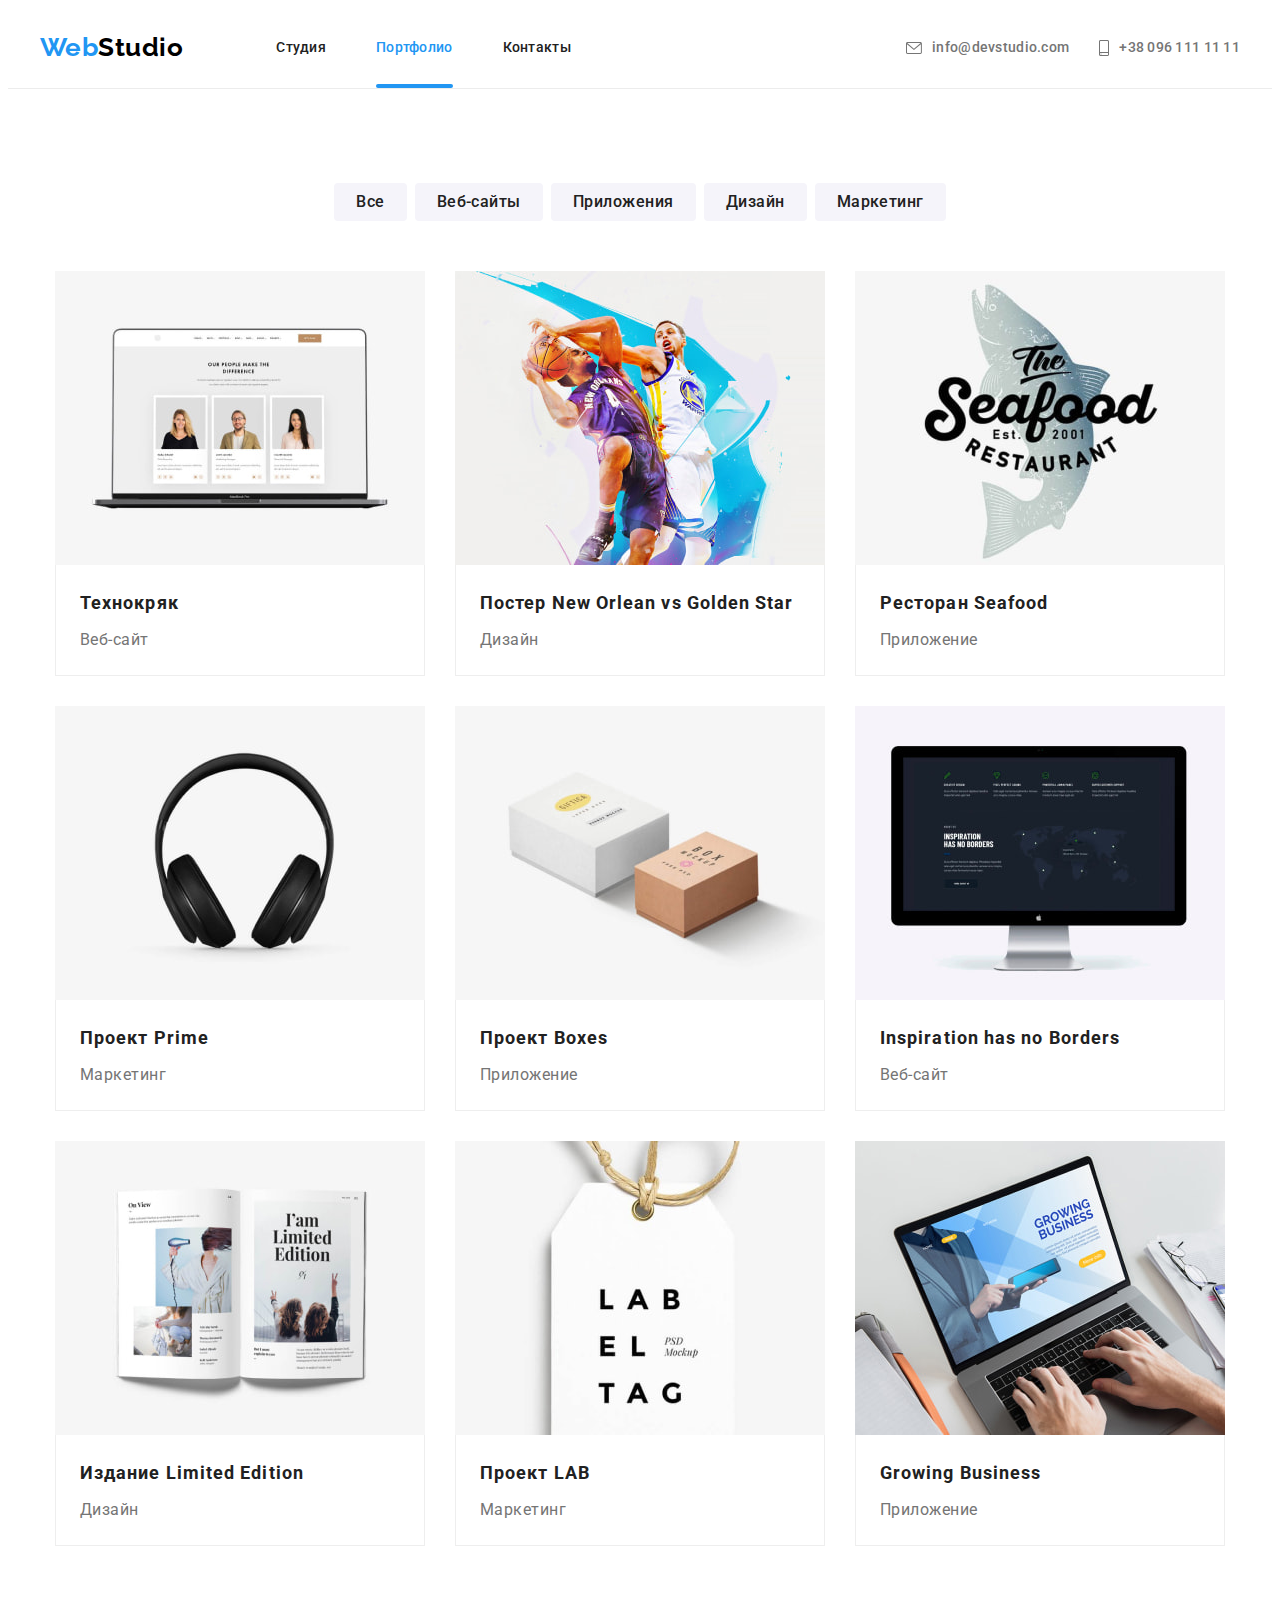
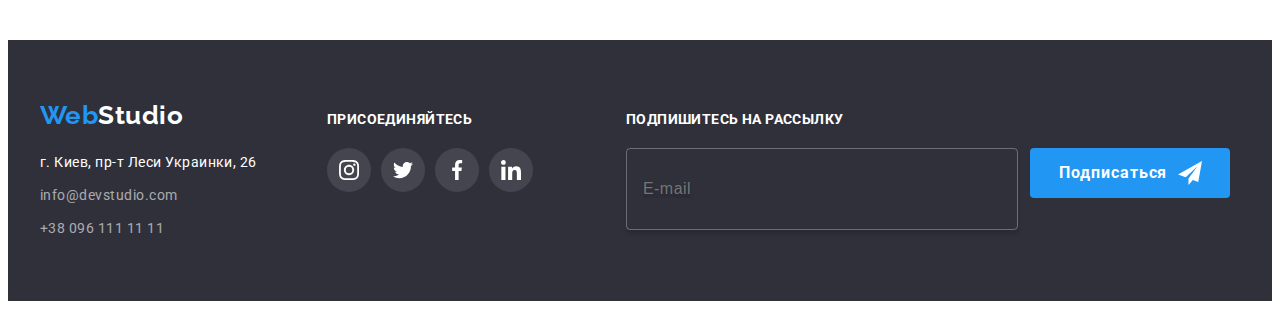
==== portfolio.html @ f00a33e9 "Initial commit" ====
<!DOCTYPE html>
<html lang="ru">
  <head>
    <meta charset="UTF-8" />
    <meta http-equiv="X-UA-Compatible" content="IE=edge" />
    <meta name="viewport" content="width=device-width, initial-scale=1.0" />
    <title>Portfolio</title>
    <!-- Project fonts -->
    <link rel="preconnect" href="https://fonts.googleapis.com" />
    <link rel="preconnect" href="https://fonts.gstatic.com" crossorigin />
    <link
      href="https://fonts.googleapis.com/css2?family=Raleway:wght@700&family=Roboto:wght@400;500;700;900&display=swap"
      rel="stylesheet"
    />
    <!-- Normalize.css -->
    <link
      rel="stylesheet"
      href="https://cdnjs.cloudflare.com/ajax/libs/modern-normalize/1.1.0/modern-normalize.min.css"
      integrity="sha512-wpPYUAdjBVSE4KJnH1VR1HeZfpl1ub8YT/NKx4PuQ5NmX2tKuGu6U/JRp5y+Y8XG2tV+wKQpNHVUX03MfMFn9Q=="
      crossorigin="anonymous"
      referrerpolicy="no-referrer"
    />
    <!--  Custom styles -->
    <link rel="stylesheet" href="./css/styles.css" />
  </head>
  <body>
    <!-- Page header -->
    <header class="header">
      <div class="container header-container">
        <!-- Logo company-->
        <a class="logo link logo-header" href="./index.html" aria-label="Логотип сайта" lang="en"
          >Web<span class="logo-mode-dark">Studio</span></a
        >
        <!-- Main navigation -->
        <nav class="nav">
          <!-- Link navigation -->
          <ul class="nav-list list">
            <li class="nav-item">
              <a class="nav-link link" href="./index.html">Студия</a>
            </li>
            <li class="nav-item">
              <a class="nav-link nav-link-current link" href="./portfolio.html">Портфолио</a>
            </li>
            <li class="nav-item">
              <a class="nav-link link" href="#">Контакты</a>
            </li>
          </ul>
        </nav>
        <!-- Contacts info in header-->
        <div class="contacts-header">
          <ul class="сontacts-list list">
            <li class="сontacts-item">
              <a class="сontacts-link link" href="mailto:info@devstudio.com">
                <svg class="icon-envelope" width="16" height="12">
                  <use href="./images/icons.svg#icon-envelope"></use>
                </svg>
                info@devstudio.com</a
              >
            </li>
            <li class="сontacts-item">
              <a class="сontacts-link link" href="tel:+380961111111">
                <svg class="icon-smartphone" width="10" height="16">
                  <use href="./images/icons.svg#icon-smartphone"></use>
                </svg>
                +38 096 111 11 11</a
              >
            </li>
          </ul>
        </div>
      </div>
    </header>
    <!-- Unique page content -->
    <main>
      <!-- Our projects section -->
      <!-- Button -->
      <section class="btn-filter">
        <div class="container">
          <h1 class="visually-hidden" hidden>Наши проекты</h1>
          <ul class="btn-list list">
            <li class="btn-item">
              <button class="btn-description" type="button">Все</button>
            </li>
            <li class="btn-item">
              <button class="btn-description" type="button">Веб-сайты</button>
            </li>
            <li class="btn-item">
              <button class="btn-description" type="button">Приложения</button>
            </li>
            <li class="btn-item">
              <button class="btn-description" type="button">Дизайн</button>
            </li>
            <li class="btn-item">
              <button class="btn-description" type="button">Маркетинг</button>
            </li>
          </ul>

          <!-- Gallery -->
          <ul class="gallery-list list">
            <li class="gallery-item">
              <a class="gallery-link link" href="#">
                <div class="gallery-img-box">
                  <img
                    src="./images/our-projects-section/projects-1.jpg"
                    alt="Интерфейс сайта"
                    width="370"
                    height="294"
                  />
                  <p class="gallery-description">
                    Ресурс предлагает комплексные предложения с разным уровнем функционала и
                    сервисов. Все это позволит посетителю получить исчерпывающие сведения о компании
                    или частном лице.
                  </p>
                </div>
                <div class="gallery-group">
                  <h2 class="gallery-title">Технокряк</h2>
                  <p class="gallery-text">Веб-сайт</p>
                </div>
              </a>
            </li>
            <li class="gallery-item">
              <a class="gallery-link link" href="#">
                <div class="gallery-img-box">
                  <img
                    src="./images/our-projects-section/projects-2.jpg"
                    alt="Баскетболисты"
                    width="370"
                    height="294"
                  />
                  <p class="gallery-description">
                    Ресурс предлагает комплексные предложения с разным уровнем функционала и
                    сервисов. Все это позволит посетителю получить исчерпывающие сведения о компании
                    или частном лице.
                  </p>
                </div>
                <div class="gallery-group">
                  <h2 class="gallery-title">Постер New Orlean vs Golden Star</h2>
                  <p class="gallery-text">Дизайн</p>
                </div>
              </a>
            </li>
            <li class="gallery-item">
              <a class="gallery-link link" href="#">
                <div class="gallery-img-box">
                  <img
                    src="./images/our-projects-section/projects-3.jpg"
                    alt="Интерфейс приложения"
                    width="370"
                    height="294"
                  />
                  <p class="gallery-description">
                    Ресурс предлагает комплексные предложения с разным уровнем функционала и
                    сервисов. Все это позволит посетителю получить исчерпывающие сведения о компании
                    или частном лице.
                  </p>
                </div>
                <div class="gallery-group">
                  <h2 class="gallery-title">Ресторан Seafood</h2>
                  <p class="gallery-text">Приложение</p>
                </div>
              </a>
            </li>
            <li class="gallery-item">
              <a class="gallery-link link" href="#">
                <div class="gallery-img-box">
                  <img
                    src="./images/our-projects-section/projects-4.jpg"
                    alt="Наушники"
                    width="370"
                    height="294"
                  />
                  <p class="gallery-description">
                    Ресурс предлагает комплексные предложения с разным уровнем функционала и
                    сервисов. Все это позволит посетителю получить исчерпывающие сведения о компании
                    или частном лице.
                  </p>
                </div>
                <div class="gallery-group">
                  <h2 class="gallery-title">Проект Prime</h2>
                  <p class="gallery-text">Маркетинг</p>
                </div>
              </a>
            </li>
            <li class="gallery-item">
              <a class="gallery-link link" href="#">
                <div class="gallery-img-box">
                  <img
                    src="./images/our-projects-section/projects-5.jpg"
                    alt="Коробки"
                    width="370"
                    height="294"
                  />
                  <p class="gallery-description">
                    Ресурс предлагает комплексные предложения с разным уровнем функционала и
                    сервисов. Все это позволит посетителю получить исчерпывающие сведения о компании
                    или частном лице.
                  </p>
                </div>
                <div class="gallery-group">
                  <h2 class="gallery-title">Проект Boxes</h2>
                  <p class="gallery-text">Приложение</p>
                </div>
              </a>
            </li>
            <li class="gallery-item">
              <a class="gallery-link link" href="#">
                <div class="gallery-img-box">
                  <img
                    src="./images/our-projects-section/projects-6.jpg"
                    alt="Интерфейс сайта"
                    width="370"
                    height="294"
                  />
                  <p class="gallery-description">
                    Ресурс предлагает комплексные предложения с разным уровнем функционала и
                    сервисов. Все это позволит посетителю получить исчерпывающие сведения о компании
                    или частном лице.
                  </p>
                </div>
                <div class="gallery-group">
                  <h2 class="gallery-title">Inspiration has no Borders</h2>
                  <p class="gallery-text">Веб-сайт</p>
                </div>
              </a>
            </li>
            <li class="gallery-item">
              <a class="gallery-link link" href="#">
                <div class="gallery-img-box">
                  <img
                    src="./images/our-projects-section/projects-7.jpg"
                    alt="Журнал"
                    width="370"
                    height="294"
                  />
                  <p class="gallery-description">
                    Ресурс предлагает комплексные предложения с разным уровнем функционала и
                    сервисов. Все это позволит посетителю получить исчерпывающие сведения о компании
                    или частном лице.
                  </p>
                </div>
                <div class="gallery-group">
                  <h2 class="gallery-title">Издание Limited Edition</h2>
                  <p class="gallery-text">Дизайн</p>
                </div>
              </a>
            </li>
            <li class="gallery-item">
              <a class="gallery-link link" href="#">
                <div class="gallery-img-box">
                  <img
                    src="./images/our-projects-section/projects-8.jpg"
                    alt="Бирка"
                    width="370"
                    height="294"
                  />
                  <p class="gallery-description">
                    Ресурс предлагает комплексные предложения с разным уровнем функционала и
                    сервисов. Все это позволит посетителю получить исчерпывающие сведения о компании
                    или частном лице.
                  </p>
                </div>
                <div class="gallery-group">
                  <h2 class="gallery-title">Проект LAB</h2>
                  <p class="gallery-text">Маркетинг</p>
                </div>
              </a>
            </li>
            <li class="gallery-item">
              <a class="gallery-link link" href="#">
                <div class="gallery-img-box">
                  <img
                    src="./images/our-projects-section/projects-9.jpg"
                    alt="Ноутбук"
                    width="370"
                    height="294"
                  />
                  <p class="gallery-description">
                    Ресурс предлагает комплексные предложения с разным уровнем функционала и
                    сервисов. Все это позволит посетителю получить исчерпывающие сведения о компании
                    или частном лице.
                  </p>
                </div>
                <div class="gallery-group">
                  <h2 class="gallery-title">Growing Business</h2>
                  <p class="gallery-text">Приложение</p>
                </div>
              </a>
            </li>
          </ul>
        </div>
      </section>
    </main>
    <!-- Page footer -->
    <footer class="footer">
      <div class="container footer-container">
        <div class="logo-box">
          <a class="logo link logo-footer" href="./index.html" aria-label="Логотип сайта" lang="en"
            >Web<span class="logo-mode-light">Studio</span></a
          >
          <address class="address">
            <p class="address-text">г. Киев, пр-т Леси Украинки, 26</p>
            <a class="address-link link" href="mailto:info@devstudio.com">info@devstudio.com</a>
            <a class="address-link link" href="tel:+380961111111">+38 096 111 11 11</a>
          </address>
        </div>
        <div class="join-box">
          <h3 class="join-title">Присоединяйтесь</h3>
          <ul class="join-list list">
            <li class="join-item">
              <a class="join-link link" href="#">
                <svg class="join-icon" width="20px" height="20px">
                  <use href="./images/icons.svg#icon-instagram"></use>
                </svg>
              </a>
            </li>
            <li class="join-item">
              <a class="join-link link" href="#">
                <svg class="join-icon" width="20px" height="20px">
                  <use href="./images/icons.svg#icon-twitter"></use>
                </svg>
              </a>
            </li>
            <li class="join-item">
              <a class="join-link link" href="#">
                <svg class="team-social-icon" width="20px" height="20px">
                  <use href="./images/icons.svg#icon-facebook"></use>
                </svg>
              </a>
            </li>
            <li class="join-item">
              <a class="join-link link" href="#">
                <svg class="join-icon" width="20px" height="20px">
                  <use href="./images/icons.svg#icon-linkedin"></use>
                </svg>
              </a>
            </li>
          </ul>
        </div>
        <div class="subscribe-box">
          <b class="subscribe-title">Подпишитесь на рассылку</b>
          <form class="subscribe-form">
            <label for="user-email">
              <input
                class="subscribe-input-email"
                type="email"
                name="user-email"
                id="user-email"
                placeholder="E-mail"
              />
            </label>
            <button class="subscribe-btn" type="submit">
              Подписаться
              <svg class="icon-send" width="24" height="24">
                <use href="./images/icons.svg#icon-send"></use>
              </svg>
            </button>
          </form>
        </div>
      </div>
    </footer>
  </body>
</html>
---- css/styles.css ----
:root {
  /* Font family */
  --main-font: 'Roboto', sans-serif;
  --secondary-font: 'Raleway', sans-serif;

  /* Text colors */
  --accent-cl: #2196f3;
  --main-txt-cl: #757575;
  --secondary-txt-cl: #212121;
  --third-txt-cl: #ffffff;
  --hero-btn: #188ce8;

  /* Bacground colors */
  --main-bg-cl: #ffffff;
  --secondary-bg-cl: #f5f4fa;
  --dark-bg-cl: #2f303a;
  --header-border-cl: #ececec;
  --gallery-item-border-cl: #eeeeee;
  --main-icon-cl: #afb1b8;
  --header-border-cl-currenn: #000000;
  --backdrop: rgba(0, 0, 0, 0.2);
  --modal-btn-bg: rgba(0, 0, 0, 0.1);
}

body {
  color: var(--main-txt-cl);
  font-size: 16px;
  font-family: var(--main-font), sans-serif;
  letter-spacing: 0.03em;
}

h1,
h2,
h3,
h4,
h5,
h6,
p {
  margin: 0;
}

ul,
ol {
  margin: 0;
  padding: 0;
}

img {
  display: block;
  max-width: 100%;
  height: auto;
}

.visually-hidden {
  position: absolute;

  width: 1px;
  height: 1px;
  margin: -1px;
  padding: 0;
  overflow: hidden;

  white-space: nowrap;

  border: 0;

  clip: rect(0 0 0 0);
  clip-path: inset(50%);
}

.link {
  color: currentColor;
  text-decoration: none;

  transition-timing-function: cubic-bezier(0.4, 0, 0.2, 1);
  transition-duration: 250ms;

  transition-property: color;
}

.link:hover,
.link:focus {
  color: var(--accent-cl);
}

.list {
  list-style: none;
}

.services-title,
.team-title,
.clients-title {
  color: var(--secondary-txt-cl);
  font-weight: 700;
  font-size: 36px;
  line-height: 1.17;
  text-align: center;
}

.container {
  width: 1200px;
  margin-right: auto;
  margin-left: auto;
  padding-right: 15px;
  padding-left: 15px;
}

/* Page header */
.header {
  background-color: var(--main-bg-cl);
  border-bottom: 1px solid var(--header-border-cl);
}

.header-container {
  display: flex;
  align-items: center;
}

/* Header main navigation */
.logo {

  color: var(--accent-cl);
  font-weight: 700;
  font-size: 26px;
  font-family: var(--secondary-font);
  line-height: 1.2;
}

.logo-header {
  margin-right: 93px;
}

.logo .logo-mode-dark {
  color: #000000;
}

.logo .logo-mode-light {
  color: #ffffff;
}

.nav-list {
  display: flex;
  align-items: center;
}

.nav-item {
  margin-right: 50px;
}

.nav-item:last-child {
  margin-right: 0;
}

.nav-link,
.сontacts-link {
  display: block;
  padding-top: 32px;
  padding-bottom: 32px;

  font-weight: 500;
  font-size: 14px;
  line-height: 1.14;
  letter-spacing: 0.02em;
}

.nav-link {
  position: relative;

  color: var(--secondary-txt-cl);
}

.nav-link-current::after {
  position: absolute;
  bottom: 0;
  left: 0;

  display: block;
  width: 100%;
  height: 4px;

  background: var(--accent-cl);
  border-radius: 2px;

  content: '';
}

.сontacts-link {
  display: flex;
  align-items: center;

  color: var(--main-txt-cl);
}

.nav-item>.nav-link-current {
  color: var(--accent-cl);
}

.contacts-header {
  display: flex;
  align-items: center;
  margin-left: auto;
}

.сontacts-list {
  display: flex;
  align-items: center;
}

.сontacts-item {
  margin-right: 30px;
}

.сontacts-item:last-child {
  margin-right: 0;
}

.icon-envelope,
.icon-smartphone {
  margin-right: 10px;

  fill: currentColor;
}

/* Hero section */
.hero {
  max-width: 1600px;
  height: 600px;
  margin-right: auto;
  margin-left: auto;
  padding-top: 200px;
  padding-bottom: 200px;

  text-align: center;

  background-image: linear-gradient(to right, rgba(47, 48, 58, 0.4), rgba(47, 48, 58, 0.4)),
    url('../images/hero-section/hero-bg.jpg');
  background-repeat: no-repeat;
  background-position: center;
}

.hero-title {
  align-items: center;
  width: 696px;
  margin-right: auto;
  margin-bottom: 30px;
  margin-left: auto;

  color: var(--third-txt-cl);

  font-weight: 900;
  font-size: 44px;
  line-height: 1.36;
  letter-spacing: 0.06em;
  text-align: center;
  text-transform: uppercase;
}

.hero-btn {
  align-items: center;
  width: 200px;
  height: 50px;

  color: var(--third-txt-cl);
  font-weight: 700;
  font-size: 16px;

  font-family: inherit;
  line-height: 1.9;
  letter-spacing: 0.06em;
  text-align: center;

  background-color: var(--accent-cl);
  border: none;
  border-radius: 4px;

  transition-timing-function: cubic-bezier(0.4, 0, 0.2, 1);
  transition-duration: 250ms;

  transition-property: color, background-color;
}

.hero-btn:hover,
.hero-btn:focus {
  color: var(--main-bg-cl);

  background-color: var(--hero-btn);
}

.backdrop {
  position: fixed;
  top: 0;
  left: 0;
  z-index: 999;

  width: 100%;
  height: 100%;

  background-color: var(--backdrop);

  transition: all 800ms ease 0ms;
}

.backdrop.is-hidden {
  opacity: 0;

  pointer-events: none;

}

.modal {
  position: absolute;
  top: 50%;
  left: 50%;

  width: 528px;
  padding: 40px;


  background-color: var(--main-bg-cl);

  transform: translate(-50%, -50%);
}

.btn-modal {
  position: absolute;
  top: 8px;
  right: 8px;

  display: flex;
  align-items: center;
  width: 30px;
  height: 30px;

  background: var(--main-bg-cl);
  border: 1px solid var(--modal-btn-bg);
  border-radius: 50%;
}

.icon-close-btn {
  transition-timing-function: cubic-bezier(0.4, 0, 0.2, 1);
  transition-duration: 250ms;
  transition-property: fill;

  fill: var(--header-border-cl-currenn);
}

.btn-modal:hover .icon-close-btn,
.btn-modal:focus .icon-close-btn {
  fill: var(--accent-cl);
}


.modal-title {
  display: block;
  margin-bottom: 12px;

  color: var(--secondary-txt-cl);

  font-weight: 700;
  font-size: 20px;
  line-height: 1.15;
  letter-spacing: 0.03em;
  text-align: center;
}


.form-modal-group {
  position: relative;

  display: block;
  margin-bottom: 12px;
}

.form-modal-label {
  display: inline-block;
  width: 100%;

  margin-bottom: 4px;

  color: var(--main-txt-cl);

  font-weight: 400;
  font-size: 12px;
  line-height: 1.17;
  letter-spacing: 0.01em;
  text-align: start;
}

.form-modal-input {
  width: 100%;
  padding: 11px 12px 11px 43px;

  border: 1px solid rgba(33, 33, 33, 0.2);
  border-radius: 4px;
  outline: transparent;

  transition-timing-function: cubic-bezier(0.4, 0, 0.2, 1);
  transition-duration: 250ms;
  transition-property: border-color, fill;
}


.form-modal-input:focus,
.form-modal-input:focus+.form-modal-icon,
.form-modal-input:hover,
.form-modal-input:hover+.form-modal-icon {
  border-color: var(--accent-cl);

  fill: var(--accent-cl);
}

.form-modal-icon {
  position: absolute;
  bottom: 12px;
  left: 10px;

  transition-timing-function: cubic-bezier(0.4, 0, 0.2, 1);
  transition-duration: 250ms;

  transition-property: fill;

  fill: var(--secondary-txt-cl);
}

.modal-textarea {
  padding: 12px 16px;

  font-weight: 400;
  font-size: 14px;
  line-height: 1.14;
  letter-spacing: 0.01em;

  color: rgba(117, 117, 117, 0.5);

  resize: none;
}

.form-policy-group {
  display: flex;
  align-items: center;
  justify-content: center;
  margin-bottom: 30px;
}

.form-custom-checkbox {

  display: flex;
  align-items: center;
  justify-content: center;
  width: 16px;
  height: 15px;
  margin-right: 9px;

  border-radius: 4px;
  border: 2px solid var(--secondary-txt-cl);
  box-shadow: 0px 4px 4px rgba(0, 0, 0, 0.25);
  cursor: pointer;

  transition-timing-function: cubic-bezier(0.4, 0, 0.2, 1);
  transition-duration: 250ms;

  transition-property: background-color, outline;
}

.form-modal-checkbox:checked+.form-custom-checkbox {
  background-color: var(--accent-cl);
  border: 2px solid var(--accent-cl);
}

.form-modal-checkbox:hover+.form-custom-checkbox,
.form-modal-checkbox:focus+.form-custom-checkbox {
  border: 2px solid var(--accent-cl);
}

.icon-check {
  opacity: 0;

  transition-timing-function: cubic-bezier(0.4, 0, 0.2, 1);
  transition-duration: 250ms;

  transition-property: fill;

  fill: var(--main-bg-cl);
}

.form-modal-checkbox:checked+.form-custom-checkbox .icon-check {
  opacity: 1;
}

.form-agreement-text {

  color: var(--main-txt-cl);
  font-weight: 400;
  font-size: 14px;
  line-height: 1.71px;
  letter-spacing: 0.03em;
}

.form-agreement-link {
  text-decoration-line: underline;

  color: var(--accent-cl);
}

.form-agreement-btn {
  display: block;
  width: 200px;
  height: 50px;
  margin: 0 auto;

  color: var(--main-bg-cl);

  font-weight: 700;
  font-size: 16px;
  line-height: 1.9;
  letter-spacing: 0.06em;

  background: var(--accent-cl);
  border: none;
  border-radius: 4px;
  box-shadow: 0px 4px 4px rgba(0, 0, 0, 0.15);

  transition-timing-function: cubic-bezier(0.4, 0, 0.2, 1);
  transition-duration: 250ms;

  transition-property: color, background-color;
}

.form-agreement-btn:hover,
.form-agreement-btn:focus {
  color: var(--main-bg-cl);

  background-color: var(--hero-btn);
}

/* Our Features section and What are we doing section*/
.features-container,
.services-container {
  display: flex;
  align-items: center;
  margin-left: auto;
}

.features-item {
  width: 270px;
  margin-right: 30px;
}

.features-item:last-child {
  margin-right: 0;
}

.features,
.services {
  background-color: var(--main-bg-cl);
}

.features {
  padding-top: 94px;
  padding-bottom: 94px;
}

.features-item-title {
  margin-bottom: 10px;

  color: var(--secondary-txt-cl);
  font-weight: 700;
  font-size: 14px;
  line-height: 16px;
  text-transform: uppercase;
}

.features-text {
  color: var(--main-txt-cl);
  font-weight: 400;
  font-size: 14px;
  line-height: 1.71;
}

.features-box {
  display: flex;
  align-items: center;
  justify-content: center;
  width: 270px;
  height: 120px;
  margin-bottom: 30px;

  background-color: var(--secondary-bg-cl);
  border-radius: 4px;
}

.services {
  padding-bottom: 94px;

}

.services-title {
  margin-bottom: 50px;
}

.services-list {
  display: flex;
  align-items: center;

}

.services-item {
  position: relative;

  margin-right: 30px;
}

.services-item:last-child {
  margin-right: 0;
}

.service-description {
  position: absolute;
  bottom: 0;
  left: 0;
  z-index: 1;

  display: block;
  width: 100%;
  padding-top: 27px;
  padding-bottom: 27px;

  color: var(--third-txt-cl);

  font-weight: 700;
  font-size: 14px;
  line-height: 1.14;
  letter-spacing: 0.03em;
  text-align: center;
  text-transform: uppercase;

  background-image: linear-gradient(to right, rgba(47, 48, 58, 0.8), rgba(47, 48, 58, 0.8));
}

/* Our team section */
.team {
  padding-top: 94px;
  padding-bottom: 94px;

  background-color: var(--secondary-bg-cl);
}

.team-title {
  margin-bottom: 50px;
}

.team-list {
  display: flex;
  align-items: center;
}

.team-item {
  margin-right: 30px;

  background-color: var(--main-bg-cl);
  border-radius: 0px 0px 4px 4px;
  box-shadow: 0px 1px 3px rgba(0, 0, 0, 0.12), 0px 1px 1px rgba(0, 0, 0, 0.14),
    0px 2px 1px rgba(0, 0, 0, 0.2);
}

.team-item:last-child {
  margin-right: 0;
}

.team-group {
  display: flex;
  flex-direction: column;
  align-items: center;
  width: 270px;
  padding-top: 30px;
  padding-bottom: 30px;
}

.team-subtitle {
  margin-bottom: 10px;

  color: var(--secondary-txt-cl);
  font-weight: 500;
  font-size: 16px;
  line-height: 1.19;
  text-align: center;
}

.team-text {
  margin-bottom: 16px;

  color: var(--main-txt-cl);
  font-weight: 400;
  font-size: 16px;
  line-height: 1.19;
  text-align: center;
}

.team-social-list {
  display: flex;
}

.team-social-item {
  display: flex;
  margin-right: 10px;
}

.team-social-item:last-child {
  margin-right: 0;
}

.team-social-link {
  display: flex;
  align-items: center;
  justify-content: center;
  width: 44px;
  height: 44px;

  border-radius: 50%;

  transition-timing-function: cubic-bezier(0.4, 0, 0.2, 1);
  transition-duration: 250ms;

  transition-property: background-color, fill;

  fill: var(--main-icon-cl);
}

.team-social-link:hover,
.team-social-link:focus {
  background-color: var(--accent-cl);

  fill: var(--main-bg-cl);
}

/* Our clients */
.clients {
  padding-top: 94px;
  padding-bottom: 94px;
}

.clients-title {
  margin-bottom: 50px;
}

.clients-list {
  display: flex;
}

.clients-item {
  display: flex;
  margin-right: 30px;
}

.clients-item:last-child {
  margin-right: 0;
}

.clients-link {
  display: flex;
  align-items: center;
  justify-content: center;
  width: 170px;
  height: 92px;

  border: solid 1px var(--main-icon-cl);
  border-radius: 4px;

  transition-timing-function: cubic-bezier(0.4, 0, 0.2, 1);
  transition-duration: 250ms;

  transition-property: border, fill;

  fill: var(--main-icon-cl);
}

.clients-link:hover,
.clients-link:focus {
  border: solid 1px var(--accent-cl);

  fill: var(--accent-cl);
}

/* Page footer */
.footer {
  box-sizing: border-box;
  padding-top: 60px;
  padding-bottom: 60px;

  background-color: var(--dark-bg-cl);
}

.footer-container {
  display: flex;
  align-items: baseline;
  justify-content: flex-start;
}

.logo-box {
  display: flex;
  flex-direction: column;
  margin-right: 70px;
}

.logo-footer {
  margin-bottom: 20px;
}

.address {
  display: flex;
  flex-direction: column;

  font-style: normal;
}

.address-text {
  margin-bottom: 9px;

  color: var(--main-bg-cl);
  font-weight: 400;
  font-size: 14px;
  line-height: 1.71;
}

.address-link {
  flex-wrap: wrap;
  margin-bottom: 9px;

  color: rgba(255, 255, 255, 0.6);
  font-weight: 400;
  font-size: 14px;
  line-height: 1.71;
}

.address-link:last-child {
  margin-bottom: 0;
}

.join-box {
  display: flex;
  flex-direction: column;
  margin-right: 93px;
}

.join-title {
  display: flex;
  margin-bottom: 20px;

  color: var(--third-txt-cl);
  font-weight: 700;
  font-size: 14px;
  line-height: 1.14;
  letter-spacing: 0.03em;
  text-transform: uppercase;
}

.join-list {
  display: flex;
}

.join-item {
  display: flex;
  margin-right: 10px;
}

.join-item:last-child {
  margin-right: 0;
}

.join-link {
  display: flex;
  align-items: center;
  justify-content: center;
  width: 44px;
  height: 44px;

  background: rgba(255, 255, 255, 0.1);
  border-radius: 50%;

  transition-timing-function: cubic-bezier(0.4, 0, 0.2, 1);
  transition-duration: 250ms;

  transition-property: background-color, fill;

  fill: var(--main-bg-cl);
}

.join-link:hover,
.join-link:focus {
  background-color: var(--accent-cl);

  fill: var(--main-bg-cl);
}

.subscribe-box {
  display: flex;
  flex-direction: column;
}

.subscribe-title {
  display: flex;
  margin-bottom: 20px;

  color: var(--third-txt-cl);
  font-weight: 700;
  font-size: 14px;
  line-height: 1.14;
  letter-spacing: 0.03em;
  text-transform: uppercase;
}

.subscribe-input-email {
  width: 358px;
  height: 50px;
  margin-right: 12px;
  padding: 15px 16px;

  color: rgba(255, 255, 255, 0.6);




  font-weight: 400;
  font-size: 16px;
  line-height: 1.25;
  letter-spacing: 0.03em;
  text-shadow: 0px 4px 4px rgba(0, 0, 0, 0.25);

  background-color: inherit;
  border: 1px solid rgba(255, 255, 255, 0.3);
  border-radius: 4px;
  box-shadow: 0px 4px 4px rgba(0, 0, 0, 0.15);

  transition-timing-function: cubic-bezier(0.4, 0, 0.2, 1);
  transition-duration: 250ms;

  ransition-property: border-color;
}

/* ? НЕ зовсім розумію які зміни мають бути при фокусі та ховері на інпуті згідно макету */
.subscribe-input-email:hover,
.subscribe-input-email:focus {
  border-color: var(--main-bg-cl);
}

.subscribe-form {
  display: flex;
}

.subscribe-btn {
  display: flex;
  align-items: center;
  justify-content: space-between;
  width: 200px;
  height: 50px;
  padding: 10px 28px 10px 29px;

  color: var(--third-txt-cl);
  font-weight: 700;
  font-size: 16px;

  font-family: inherit;
  line-height: 1.9;
  letter-spacing: 0.06em;
  text-align: center;

  background-color: var(--accent-cl);
  border: none;
  border-radius: 4px;

  transition-timing-function: cubic-bezier(0.4, 0, 0.2, 1);
  transition-duration: 250ms;

  transition-property: color, background-color;
}

.subscribe-btn:hover,
.subscribe-btn:focus {
  color: var(--main-bg-cl);

  background-color: var(--hero-btn);
}

.icon-send {
  fill: currentColor;
}

/* Portfolio page */
/* Button */
.btn-filter {
  padding-top: 94px;
  padding-bottom: 94px;
}

.btn-filter,
.btn-list,
.gallery-list {
  display: flex;
  align-items: center;
  justify-content: center;
}

.btn-item {
  margin-right: 8px;
}

.btn-item:last-child {
  margin-right: 0;
}

.btn-list {
  margin-bottom: 50px;
}

.btn-description {
  padding: 6px 22px;

  color: var(--secondary-txt-cl);
  font-weight: 500;
  font-size: 16px;

  font-family: inherit;
  font-style: normal;
  line-height: 1.62;
  letter-spacing: 0.03em;
  text-align: center;

  background-color: var(--secondary-bg-cl);
  border: none;
  border-radius: 4px;

  transition-timing-function: cubic-bezier(0.4, 0, 0.2, 1);
  transition-duration: 250ms;

  transition-property: color, background-color, box-shadow;
}

.btn-description:hover,
.btn-description:focus {
  color: var(--third-txt-cl);

  background-color: var(--accent-cl);
  box-shadow: 0px 4px 4px rgba(0, 0, 0, 0.25);
}

/* Gallery */

.gallery-list {
  display: flex;
  flex-wrap: wrap;
}

.gallery-item {
  display: flex;
  margin-right: 30px;
  margin-bottom: 30px;
}

.gallery-item:nth-child(3n) {
  margin-right: 0;
}

.gallery-item:nth-last-child(-n + 3) {
  margin-bottom: 0;
}

.gallery-link {
  width: 370px;

  transition-timing-function: cubic-bezier(0.4, 0, 0.2, 1);
  transition-duration: 250ms;

  transition-property: box-shadow;
}

.gallery-link:hover,
.gallery-link:focus {
  box-shadow: 0px 4px 4px rgba(0, 0, 0, 0.25);
}

.gallery-img-box {
  position: relative;

  overflow: hidden;
}

.gallery-description {
  position: absolute;
  top: 0;
  left: 0;

  display: block;
  width: 100%;
  padding: 63px 24px;

  color: var(--third-txt-cl);

  font-weight: 400;
  font-size: 18px;
  line-height: 1.56;

  background-image: linear-gradient(to right, rgba(33, 150, 243, 0.9), rgba(33, 150, 243, 0.9));

  transform: translateY(100%);

  transition-timing-function: cubic-bezier(0.4, 0, 0.2, 1);
  transition-duration: 250ms;

  transition-property: transform;
}

.gallery-link:hover .gallery-description,
.gallery-link:focus .gallery-description {
  transform: translateY(0);
}

.gallery-title {
  margin-bottom: 4px;

  color: var(--secondary-txt-cl);
  font-weight: 700;
  font-size: 18px;
  line-height: 2;
  letter-spacing: 0.06em;
}

.gallery-text {
  color: var(--main-txt-cl);
  font-weight: 400;
  font-size: 16px;
  line-height: 1.88;
}

.gallery-group {
  padding: 20px 24px;

  border-right: 1px solid var(--gallery-item-border-cl);
  border-bottom: 1px solid var(--gallery-item-border-cl);
  border-left: 1px solid var(--gallery-item-border-cl);
}
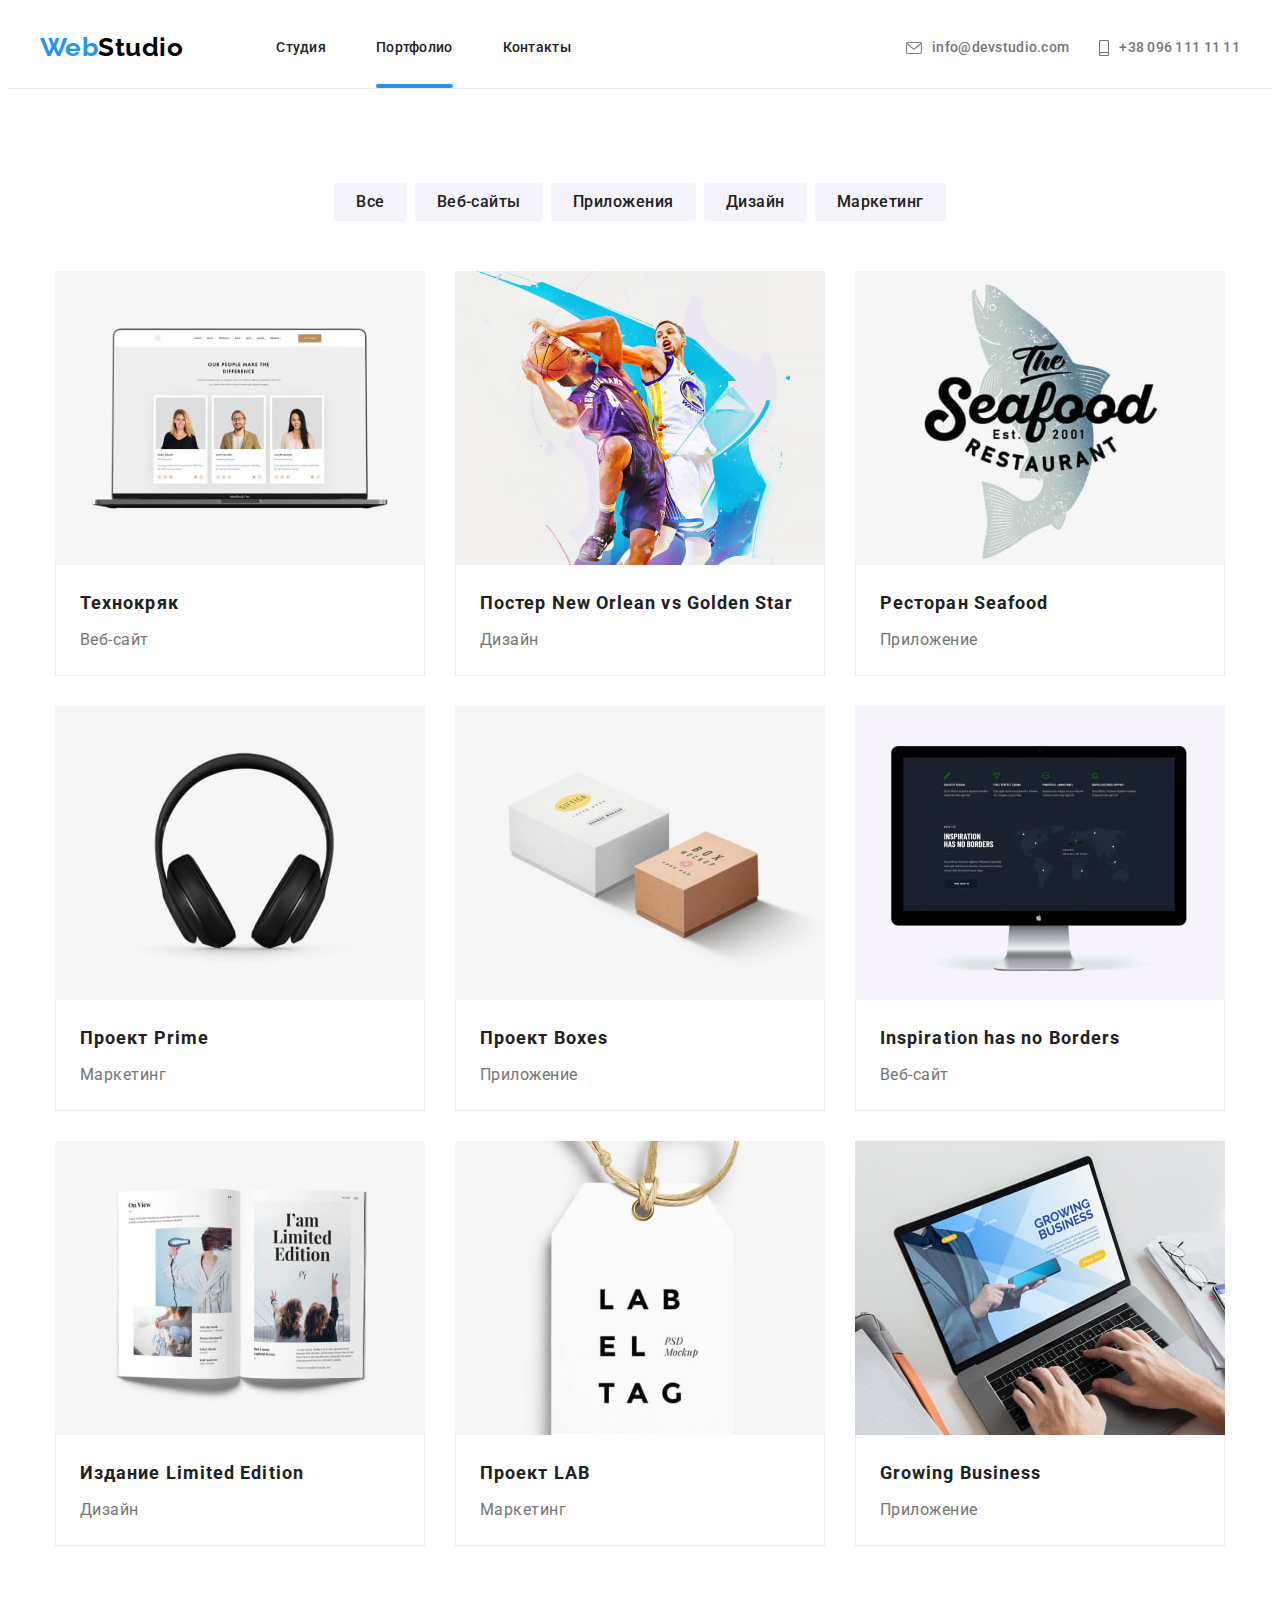
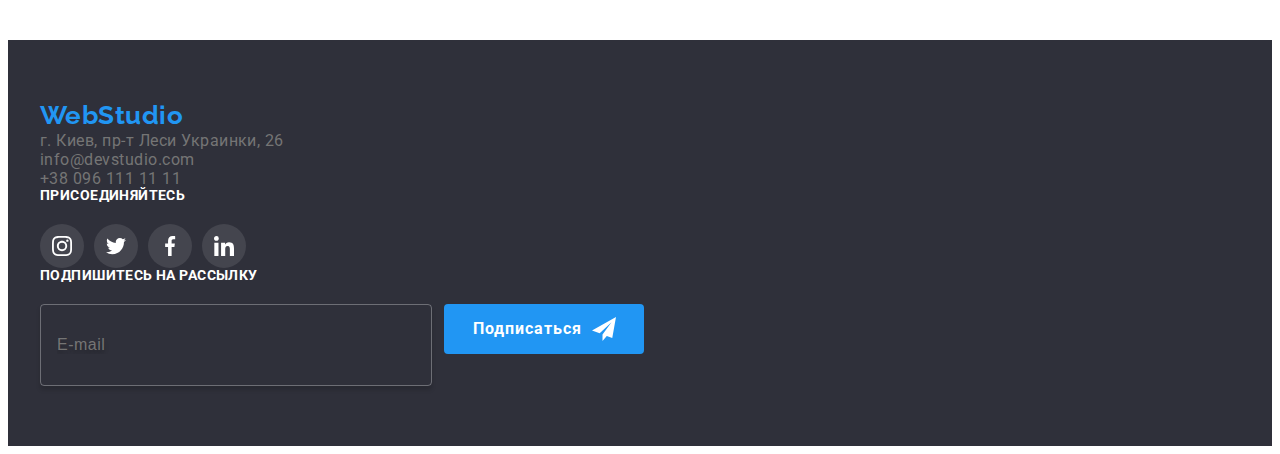
==== commit 55128025: "code refactoring (BEM)" ====
--- a/portfolio.html
+++ b/portfolio.html
@@ -26,40 +26,40 @@
   <body>
     <!-- Page header -->
     <header class="header">
-      <div class="container header-container">
+      <div class="container header__container">
         <!-- Logo company-->
-        <a class="logo link logo-header" href="./index.html" aria-label="Логотип сайта" lang="en"
-          >Web<span class="logo-mode-dark">Studio</span></a
+        <a class="logo link header__logo" href="./index.html" aria-label="Логотип сайта" lang="en"
+          >Web<span class="logo__text logo__text--mode-dark">Studio</span></a
         >
         <!-- Main navigation -->
         <nav class="nav">
           <!-- Link navigation -->
-          <ul class="nav-list list">
-            <li class="nav-item">
-              <a class="nav-link link" href="./index.html">Студия</a>
-            </li>
-            <li class="nav-item">
-              <a class="nav-link nav-link-current link" href="./portfolio.html">Портфолио</a>
-            </li>
-            <li class="nav-item">
-              <a class="nav-link link" href="#">Контакты</a>
+          <ul class="nav__list list">
+            <li class="nav__item">
+              <a class="nav__link link" href="./index.html">Студия</a>
+            </li>
+            <li class="nav__item">
+              <a class="nav__link link nav__link--current" href="./portfolio.html">Портфолио</a>
+            </li>
+            <li class="nav__item">
+              <a class="nav__link link" href="#">Контакты</a>
             </li>
           </ul>
         </nav>
         <!-- Contacts info in header-->
-        <div class="contacts-header">
-          <ul class="сontacts-list list">
-            <li class="сontacts-item">
-              <a class="сontacts-link link" href="mailto:info@devstudio.com">
-                <svg class="icon-envelope" width="16" height="12">
+        <div class="header__contacts">
+          <ul class="header__contacts-list list">
+            <li class="header__contacts-item">
+              <a class="header__contacts-link link" href="mailto:info@devstudio.com">
+                <svg class="header__contacts-icon" width="16" height="12">
                   <use href="./images/icons.svg#icon-envelope"></use>
                 </svg>
                 info@devstudio.com</a
               >
             </li>
-            <li class="сontacts-item">
-              <a class="сontacts-link link" href="tel:+380961111111">
-                <svg class="icon-smartphone" width="10" height="16">
+            <li class="header__contacts-item">
+              <a class="header__contacts-link link" href="tel:+380961111111">
+                <svg class="header__contacts-icon" width="10" height="16">
                   <use href="./images/icons.svg#icon-smartphone"></use>
                 </svg>
                 +38 096 111 11 11</a
@@ -69,6 +69,7 @@
         </div>
       </div>
     </header>
+
     <!-- Unique page content -->
     <main>
       <!-- Our projects section -->
--- a/css/styles.css
+++ b/css/styles.css
@@ -87,9 +87,7 @@
   list-style: none;
 }
 
-.services-title,
-.team-title,
-.clients-title {
+.section-title {
   color: var(--secondary-txt-cl);
   font-weight: 700;
   font-size: 36px;
@@ -105,13 +103,41 @@
   padding-left: 15px;
 }
 
+.btn {
+  width: 200px;
+  height: 50px;
+
+  color: var(--third-txt-cl);
+  font-weight: 700;
+  font-size: 16px;
+  line-height: 1.9;
+  letter-spacing: 0.06em;
+
+  background: var(--accent-cl);
+  border: none;
+  border-radius: 4px;
+  box-shadow: 0px 4px 4px rgba(0, 0, 0, 0.15);
+
+  transition-timing-function: cubic-bezier(0.4, 0, 0.2, 1);
+  transition-duration: 250ms;
+
+  transition-property: color, background-color;
+}
+
+.btn:hover,
+.btn:focus {
+  color: var(--main-bg-cl);
+
+  background-color: var(--hero-btn);
+}
+
 /* Page header */
 .header {
   background-color: var(--main-bg-cl);
   border-bottom: 1px solid var(--header-border-cl);
 }
 
-.header-container {
+.header__container {
   display: flex;
   align-items: center;
 }
@@ -126,33 +152,34 @@
   line-height: 1.2;
 }
 
-.logo-header {
+.header__logo {
   margin-right: 93px;
 }
 
-.logo .logo-mode-dark {
+.logo__text--mode-dark {
   color: #000000;
 }
 
-.logo .logo-mode-light {
+.logo__text--mode-light {
   color: #ffffff;
 }
 
-.nav-list {
-  display: flex;
-  align-items: center;
-}
-
-.nav-item {
+.nav__list {
+  display: flex;
+  align-items: center;
+}
+
+.nav__item {
   margin-right: 50px;
 }
 
-.nav-item:last-child {
+.nav__item:last-child {
   margin-right: 0;
 }
 
-.nav-link,
-.сontacts-link {
+.nav__link {
+  position: relative;
+
   display: block;
   padding-top: 32px;
   padding-bottom: 32px;
@@ -161,15 +188,11 @@
   font-size: 14px;
   line-height: 1.14;
   letter-spacing: 0.02em;
-}
-
-.nav-link {
-  position: relative;
 
   color: var(--secondary-txt-cl);
 }
 
-.nav-link-current::after {
+.nav__link--current::after {
   position: absolute;
   bottom: 0;
   left: 0;
@@ -184,38 +207,40 @@
   content: '';
 }
 
-.сontacts-link {
-  display: flex;
-  align-items: center;
+.header__contacts {
+  display: flex;
+  align-items: center;
+  margin-left: auto;
+}
+
+.header__contacts-list {
+  display: flex;
+  align-items: center;
+}
+
+.header__contacts-item {
+  margin-right: 30px;
+}
+
+.header__contacts-item:last-child {
+  margin-right: 0;
+}
+
+.header__contacts-link {
+  display: flex;
+  align-items: center;
+  padding-top: 32px;
+  padding-bottom: 32px;
+
+  font-weight: 500;
+  font-size: 14px;
+  line-height: 1.14;
+  letter-spacing: 0.02em;
 
   color: var(--main-txt-cl);
 }
 
-.nav-item>.nav-link-current {
-  color: var(--accent-cl);
-}
-
-.contacts-header {
-  display: flex;
-  align-items: center;
-  margin-left: auto;
-}
-
-.сontacts-list {
-  display: flex;
-  align-items: center;
-}
-
-.сontacts-item {
-  margin-right: 30px;
-}
-
-.сontacts-item:last-child {
-  margin-right: 0;
-}
-
-.icon-envelope,
-.icon-smartphone {
+.header__contacts-icon {
   margin-right: 10px;
 
   fill: currentColor;
@@ -238,7 +263,7 @@
   background-position: center;
 }
 
-.hero-title {
+.hero__title {
   align-items: center;
   width: 696px;
   margin-right: auto;
@@ -255,37 +280,6 @@
   text-transform: uppercase;
 }
 
-.hero-btn {
-  align-items: center;
-  width: 200px;
-  height: 50px;
-
-  color: var(--third-txt-cl);
-  font-weight: 700;
-  font-size: 16px;
-
-  font-family: inherit;
-  line-height: 1.9;
-  letter-spacing: 0.06em;
-  text-align: center;
-
-  background-color: var(--accent-cl);
-  border: none;
-  border-radius: 4px;
-
-  transition-timing-function: cubic-bezier(0.4, 0, 0.2, 1);
-  transition-duration: 250ms;
-
-  transition-property: color, background-color;
-}
-
-.hero-btn:hover,
-.hero-btn:focus {
-  color: var(--main-bg-cl);
-
-  background-color: var(--hero-btn);
-}
-
 .backdrop {
   position: fixed;
   top: 0;
@@ -307,7 +301,7 @@
 
 }
 
-.modal {
+.modal-wrapper {
   position: absolute;
   top: 50%;
   left: 50%;
@@ -321,7 +315,7 @@
   transform: translate(-50%, -50%);
 }
 
-.btn-modal {
+.modal-btn {
   position: absolute;
   top: 8px;
   right: 8px;
@@ -336,19 +330,18 @@
   border-radius: 50%;
 }
 
-.icon-close-btn {
+.modal-btn:hover .modal-btn__icon,
+.modal-btn:focus .modal-btn__icon {
+  fill: var(--accent-cl);
+}
+
+.modal-btn__icon {
   transition-timing-function: cubic-bezier(0.4, 0, 0.2, 1);
   transition-duration: 250ms;
   transition-property: fill;
 
   fill: var(--header-border-cl-currenn);
 }
-
-.btn-modal:hover .icon-close-btn,
-.btn-modal:focus .icon-close-btn {
-  fill: var(--accent-cl);
-}
-
 
 .modal-title {
   display: block;
@@ -363,15 +356,14 @@
   text-align: center;
 }
 
-
-.form-modal-group {
+.modal-form__group {
   position: relative;
 
   display: block;
   margin-bottom: 12px;
 }
 
-.form-modal-label {
+.modal-form__label {
   display: inline-block;
   width: 100%;
 
@@ -386,7 +378,7 @@
   text-align: start;
 }
 
-.form-modal-input {
+.modal-form__input {
   width: 100%;
   padding: 11px 12px 11px 43px;
 
@@ -399,17 +391,16 @@
   transition-property: border-color, fill;
 }
 
-
-.form-modal-input:focus,
-.form-modal-input:focus+.form-modal-icon,
-.form-modal-input:hover,
-.form-modal-input:hover+.form-modal-icon {
+.modal-form__input:focus,
+.modal-form__input:focus+.modal-form__icon,
+.modal-form__input:hover,
+.modal-form__input:hover+.modal-form__icon {
   border-color: var(--accent-cl);
 
   fill: var(--accent-cl);
 }
 
-.form-modal-icon {
+.modal-form__icon {
   position: absolute;
   bottom: 12px;
   left: 10px;
@@ -422,7 +413,7 @@
   fill: var(--secondary-txt-cl);
 }
 
-.modal-textarea {
+.modal-form__textarea {
   padding: 12px 16px;
 
   font-weight: 400;
@@ -435,14 +426,18 @@
   resize: none;
 }
 
-.form-policy-group {
+.modal-form__policy-group {
   display: flex;
   align-items: center;
   justify-content: center;
   margin-bottom: 30px;
 }
 
-.form-custom-checkbox {
+.modal-form__checkbox:checked+.modal-form__custom-checkbox .modal-form__icon-check {
+  opacity: 1;
+}
+
+.modal-form__custom-checkbox {
 
   display: flex;
   align-items: center;
@@ -462,17 +457,17 @@
   transition-property: background-color, outline;
 }
 
-.form-modal-checkbox:checked+.form-custom-checkbox {
+.modal-form__checkbox:checked+.modal-form__custom-checkbox {
   background-color: var(--accent-cl);
   border: 2px solid var(--accent-cl);
 }
 
-.form-modal-checkbox:hover+.form-custom-checkbox,
-.form-modal-checkbox:focus+.form-custom-checkbox {
+.modal-form__checkbox:hover+.modal-form__custom-checkbox,
+.modal-form__checkbox:focus+.modal__modal-form__custom-checkbox {
   border: 2px solid var(--accent-cl);
 }
 
-.icon-check {
+.modal-form__icon-check {
   opacity: 0;
 
   transition-timing-function: cubic-bezier(0.4, 0, 0.2, 1);
@@ -483,11 +478,7 @@
   fill: var(--main-bg-cl);
 }
 
-.form-modal-checkbox:checked+.form-custom-checkbox .icon-check {
-  opacity: 1;
-}
-
-.form-agreement-text {
+.modal-form__agreement-text {
 
   color: var(--main-txt-cl);
   font-weight: 400;
@@ -496,71 +487,46 @@
   letter-spacing: 0.03em;
 }
 
-.form-agreement-link {
+.modal-form__agreement-link {
   text-decoration-line: underline;
 
   color: var(--accent-cl);
 }
 
-.form-agreement-btn {
-  display: block;
-  width: 200px;
-  height: 50px;
-  margin: 0 auto;
-
-  color: var(--main-bg-cl);
-
-  font-weight: 700;
-  font-size: 16px;
-  line-height: 1.9;
-  letter-spacing: 0.06em;
-
-  background: var(--accent-cl);
-  border: none;
-  border-radius: 4px;
-  box-shadow: 0px 4px 4px rgba(0, 0, 0, 0.15);
-
-  transition-timing-function: cubic-bezier(0.4, 0, 0.2, 1);
-  transition-duration: 250ms;
-
-  transition-property: color, background-color;
-}
-
-.form-agreement-btn:hover,
-.form-agreement-btn:focus {
-  color: var(--main-bg-cl);
-
-  background-color: var(--hero-btn);
-}
-
-/* Our Features section and What are we doing section*/
-.features-container,
-.services-container {
-  display: flex;
-  align-items: center;
-  margin-left: auto;
-}
-
-.features-item {
-  width: 270px;
-  margin-right: 30px;
-}
-
-.features-item:last-child {
-  margin-right: 0;
-}
-
-.features,
-.services {
-  background-color: var(--main-bg-cl);
-}
-
+/* Features section */
 .features {
   padding-top: 94px;
   padding-bottom: 94px;
 }
 
-.features-item-title {
+.features__list {
+  display: flex;
+  align-items: center;
+  margin-left: auto;
+}
+
+.features__item {
+  width: 270px;
+  margin-right: 30px;
+}
+
+.features__item:last-child {
+  margin-right: 0;
+}
+
+.features__box {
+  display: flex;
+  align-items: center;
+  justify-content: center;
+  width: 270px;
+  height: 120px;
+  margin-bottom: 30px;
+
+  background-color: var(--secondary-bg-cl);
+  border-radius: 4px;
+}
+
+.features__title {
   margin-bottom: 10px;
 
   color: var(--secondary-txt-cl);
@@ -570,51 +536,45 @@
   text-transform: uppercase;
 }
 
-.features-text {
+.features__text {
   color: var(--main-txt-cl);
   font-weight: 400;
   font-size: 14px;
   line-height: 1.71;
 }
 
-.features-box {
-  display: flex;
-  align-items: center;
-  justify-content: center;
-  width: 270px;
-  height: 120px;
-  margin-bottom: 30px;
-
-  background-color: var(--secondary-bg-cl);
-  border-radius: 4px;
-}
-
+/* Services section */
 .services {
   padding-bottom: 94px;
-
-}
-
-.services-title {
+}
+
+.services__title {
   margin-bottom: 50px;
 }
 
-.services-list {
-  display: flex;
-  align-items: center;
-
-}
-
-.services-item {
+.services__container {
+  display: flex;
+  align-items: center;
+  margin-left: auto;
+}
+
+.services__list {
+  display: flex;
+  align-items: center;
+
+}
+
+.services__item {
   position: relative;
 
   margin-right: 30px;
 }
 
-.services-item:last-child {
+.services__item:last-child {
   margin-right: 0;
 }
 
-.service-description {
+.service__description {
   position: absolute;
   bottom: 0;
   left: 0;
@@ -637,7 +597,7 @@
   background-image: linear-gradient(to right, rgba(47, 48, 58, 0.8), rgba(47, 48, 58, 0.8));
 }
 
-/* Our team section */
+/* Team section */
 .team {
   padding-top: 94px;
   padding-bottom: 94px;
@@ -645,16 +605,16 @@
   background-color: var(--secondary-bg-cl);
 }
 
-.team-title {
+.team__title {
   margin-bottom: 50px;
 }
 
-.team-list {
-  display: flex;
-  align-items: center;
-}
-
-.team-item {
+.team__list {
+  display: flex;
+  align-items: center;
+}
+
+.team__item {
   margin-right: 30px;
 
   background-color: var(--main-bg-cl);
@@ -663,11 +623,11 @@
     0px 2px 1px rgba(0, 0, 0, 0.2);
 }
 
-.team-item:last-child {
+.team__item:last-child {
   margin-right: 0;
 }
 
-.team-group {
+.team__group {
   display: flex;
   flex-direction: column;
   align-items: center;
@@ -676,7 +636,7 @@
   padding-bottom: 30px;
 }
 
-.team-subtitle {
+.team__subtitle {
   margin-bottom: 10px;
 
   color: var(--secondary-txt-cl);
@@ -686,7 +646,7 @@
   text-align: center;
 }
 
-.team-text {
+.team__text {
   margin-bottom: 16px;
 
   color: var(--main-txt-cl);
@@ -696,20 +656,20 @@
   text-align: center;
 }
 
-.team-social-list {
-  display: flex;
-}
-
-.team-social-item {
+.team__social-list {
+  display: flex;
+}
+
+.team__social-item {
   display: flex;
   margin-right: 10px;
 }
 
-.team-social-item:last-child {
+.team__social-item:last-child {
   margin-right: 0;
 }
 
-.team-social-link {
+.team__social-link {
   display: flex;
   align-items: center;
   justify-content: center;
@@ -726,37 +686,37 @@
   fill: var(--main-icon-cl);
 }
 
-.team-social-link:hover,
-.team-social-link:focus {
+.team__social-link:hover,
+.team__social-link:focus {
   background-color: var(--accent-cl);
 
   fill: var(--main-bg-cl);
 }
 
-/* Our clients */
+/* Clients section */
 .clients {
   padding-top: 94px;
   padding-bottom: 94px;
 }
 
-.clients-title {
+.clients__title {
   margin-bottom: 50px;
 }
 
-.clients-list {
-  display: flex;
-}
-
-.clients-item {
+.clients__list {
+  display: flex;
+}
+
+.clients__item {
   display: flex;
   margin-right: 30px;
 }
 
-.clients-item:last-child {
+.clients__item:last-child {
   margin-right: 0;
 }
 
-.clients-link {
+.clients__link {
   display: flex;
   align-items: center;
   justify-content: center;
@@ -774,8 +734,8 @@
   fill: var(--main-icon-cl);
 }
 
-.clients-link:hover,
-.clients-link:focus {
+.clients__link:hover,
+.clients__link:focus {
   border: solid 1px var(--accent-cl);
 
   fill: var(--accent-cl);
@@ -790,7 +750,7 @@
   background-color: var(--dark-bg-cl);
 }
 
-.footer-container {
+.footer__container {
   display: flex;
   align-items: baseline;
   justify-content: flex-start;
@@ -802,7 +762,7 @@
   margin-right: 70px;
 }
 
-.logo-footer {
+.footer__logo {
   margin-bottom: 20px;
 }
 
@@ -813,7 +773,7 @@
   font-style: normal;
 }
 
-.address-text {
+.address__text {
   margin-bottom: 9px;
 
   color: var(--main-bg-cl);
@@ -822,7 +782,7 @@
   line-height: 1.71;
 }
 
-.address-link {
+.address__link {
   flex-wrap: wrap;
   margin-bottom: 9px;
 
@@ -832,10 +792,11 @@
   line-height: 1.71;
 }
 
-.address-link:last-child {
+.address__link:last-child {
   margin-bottom: 0;
 }
 
+/* !Закончил тут */
 .join-box {
   display: flex;
   flex-direction: column;
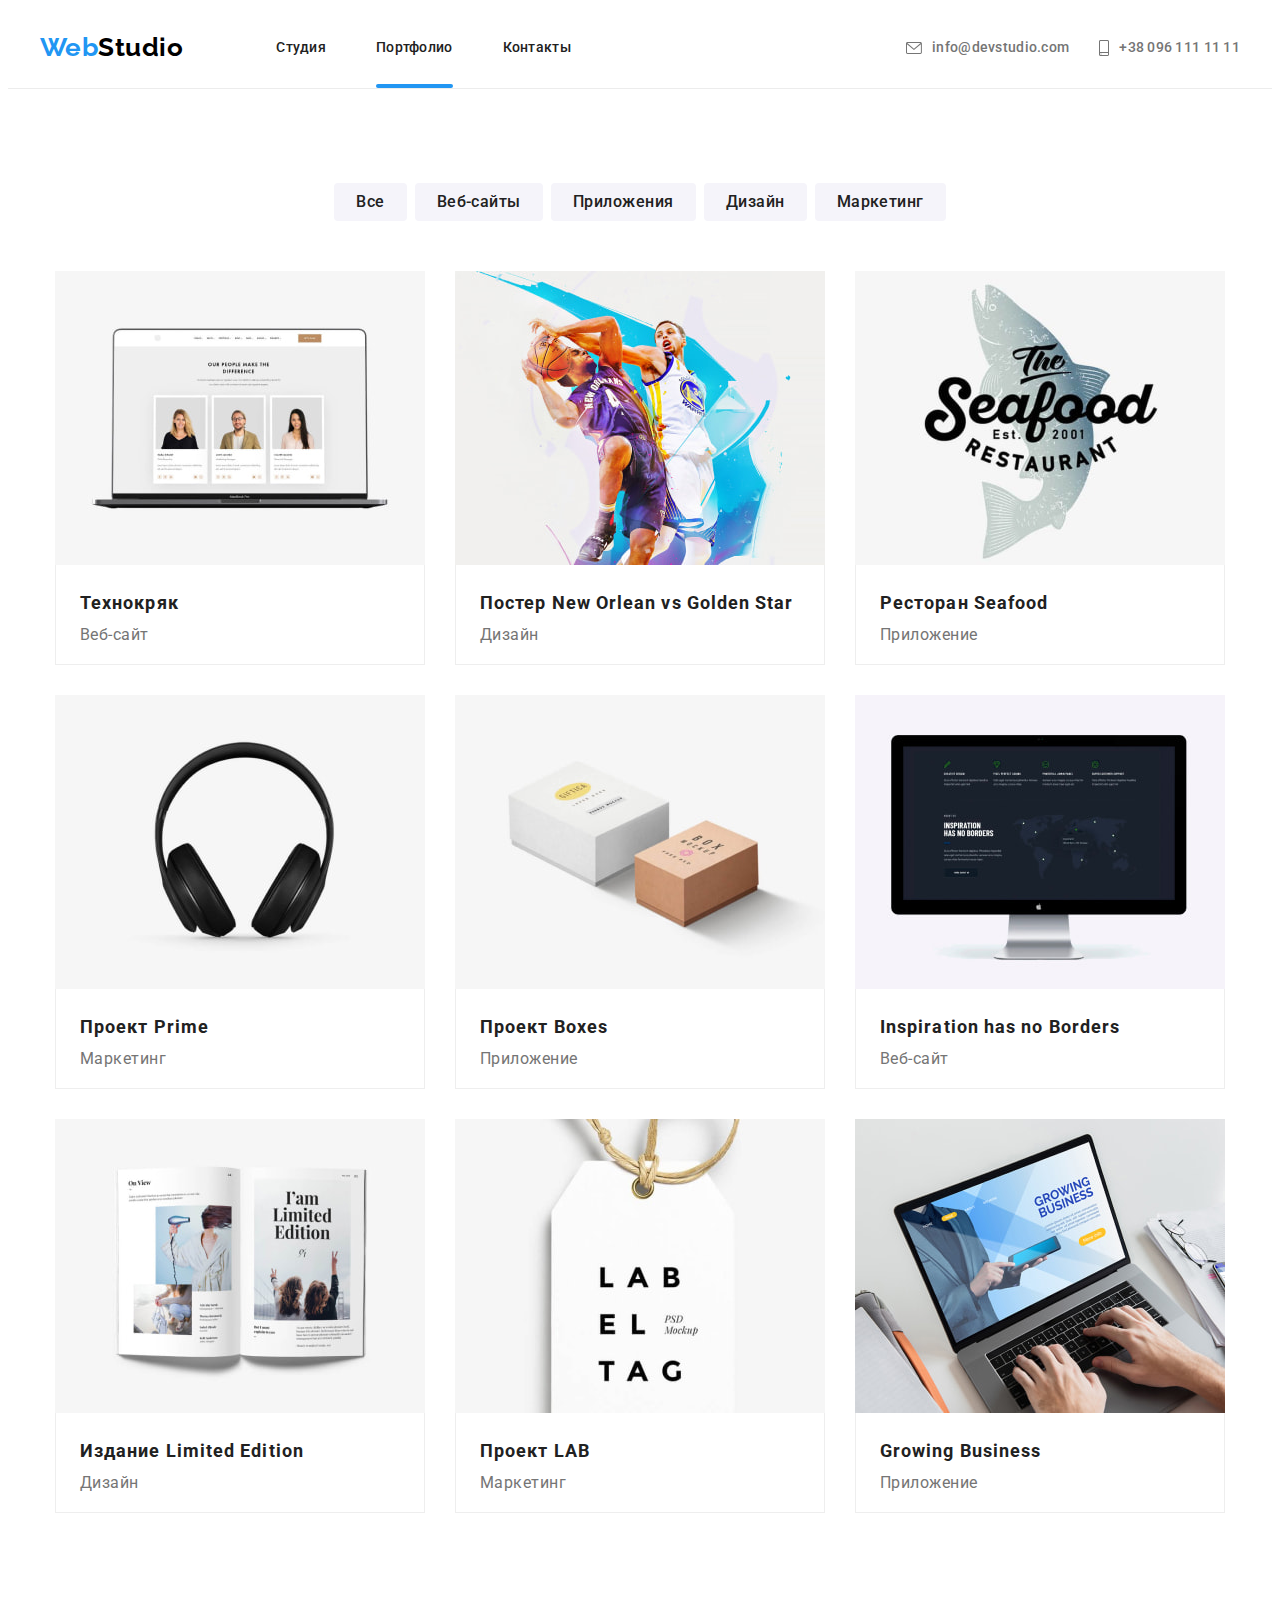
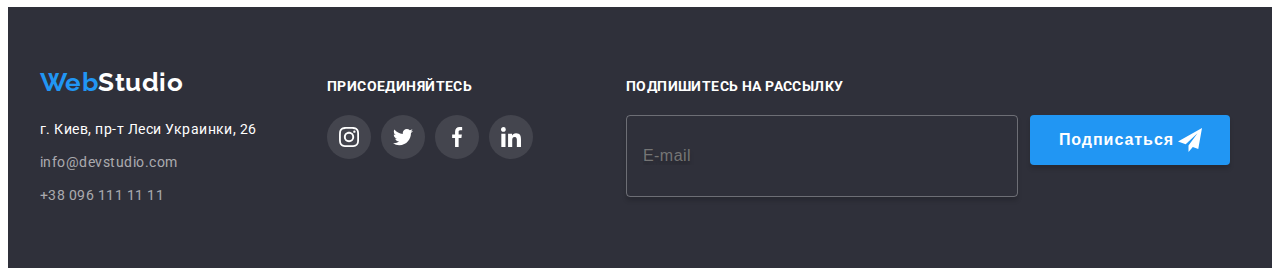
==== commit 6de1f884: "code refactoring (BEM)" ====
--- a/portfolio.html
+++ b/portfolio.html
@@ -24,7 +24,7 @@
     <link rel="stylesheet" href="./css/styles.css" />
   </head>
   <body>
-    <!-- Page header -->
+    <!-- Header -->
     <header class="header">
       <div class="container header__container">
         <!-- Logo company-->
@@ -74,31 +74,31 @@
     <main>
       <!-- Our projects section -->
       <!-- Button -->
-      <section class="btn-filter">
+      <section class="portfolio">
         <div class="container">
           <h1 class="visually-hidden" hidden>Наши проекты</h1>
-          <ul class="btn-list list">
-            <li class="btn-item">
-              <button class="btn-description" type="button">Все</button>
-            </li>
-            <li class="btn-item">
-              <button class="btn-description" type="button">Веб-сайты</button>
-            </li>
-            <li class="btn-item">
-              <button class="btn-description" type="button">Приложения</button>
-            </li>
-            <li class="btn-item">
-              <button class="btn-description" type="button">Дизайн</button>
-            </li>
-            <li class="btn-item">
-              <button class="btn-description" type="button">Маркетинг</button>
+          <ul class="btn-filter-list list">
+            <li class="btn-filter-list__item">
+              <button class="btn-filter-list__description" type="button">Все</button>
+            </li>
+            <li class="btn-filter-list__item">
+              <button class="btn-filter-list__description" type="button">Веб-сайты</button>
+            </li>
+            <li class="btn-filter-list__item">
+              <button class="btn-filter-list__description" type="button">Приложения</button>
+            </li>
+            <li class="btn-filter-list__item">
+              <button class="btn-filter-list__description" type="button">Дизайн</button>
+            </li>
+            <li class="btn-filter-list__item">
+              <button class="btn-filter-list__description" type="button">Маркетинг</button>
             </li>
           </ul>
 
           <!-- Gallery -->
           <ul class="gallery-list list">
-            <li class="gallery-item">
-              <a class="gallery-link link" href="#">
+            <li class="gallery-list__item">
+              <a class="gallery-list__link link" href="#">
                 <div class="gallery-img-box">
                   <img
                     src="./images/our-projects-section/projects-1.jpg"
@@ -106,20 +106,20 @@
                     width="370"
                     height="294"
                   />
-                  <p class="gallery-description">
-                    Ресурс предлагает комплексные предложения с разным уровнем функционала и
-                    сервисов. Все это позволит посетителю получить исчерпывающие сведения о компании
-                    или частном лице.
-                  </p>
-                </div>
-                <div class="gallery-group">
-                  <h2 class="gallery-title">Технокряк</h2>
+                  <p class="gallery-list__description">
+                    Ресурс предлагает комплексные предложения с разным уровнем функционала и
+                    сервисов. Все это позволит посетителю получить исчерпывающие сведения о компании
+                    или частном лице.
+                  </p>
+                </div>
+                <div class="gallery-group">
+                  <h2 class="gallery-list__title">Технокряк</h2>
                   <p class="gallery-text">Веб-сайт</p>
                 </div>
               </a>
             </li>
-            <li class="gallery-item">
-              <a class="gallery-link link" href="#">
+            <li class="gallery-list__item">
+              <a class="gallery-list__link link" href="#">
                 <div class="gallery-img-box">
                   <img
                     src="./images/our-projects-section/projects-2.jpg"
@@ -127,20 +127,20 @@
                     width="370"
                     height="294"
                   />
-                  <p class="gallery-description">
-                    Ресурс предлагает комплексные предложения с разным уровнем функционала и
-                    сервисов. Все это позволит посетителю получить исчерпывающие сведения о компании
-                    или частном лице.
-                  </p>
-                </div>
-                <div class="gallery-group">
-                  <h2 class="gallery-title">Постер New Orlean vs Golden Star</h2>
+                  <p class="gallery-list__description">
+                    Ресурс предлагает комплексные предложения с разным уровнем функционала и
+                    сервисов. Все это позволит посетителю получить исчерпывающие сведения о компании
+                    или частном лице.
+                  </p>
+                </div>
+                <div class="gallery-group">
+                  <h2 class="gallery-list__title">Постер New Orlean vs Golden Star</h2>
                   <p class="gallery-text">Дизайн</p>
                 </div>
               </a>
             </li>
-            <li class="gallery-item">
-              <a class="gallery-link link" href="#">
+            <li class="gallery-list__item">
+              <a class="gallery-list__link link" href="#">
                 <div class="gallery-img-box">
                   <img
                     src="./images/our-projects-section/projects-3.jpg"
@@ -148,20 +148,20 @@
                     width="370"
                     height="294"
                   />
-                  <p class="gallery-description">
-                    Ресурс предлагает комплексные предложения с разным уровнем функционала и
-                    сервисов. Все это позволит посетителю получить исчерпывающие сведения о компании
-                    или частном лице.
-                  </p>
-                </div>
-                <div class="gallery-group">
-                  <h2 class="gallery-title">Ресторан Seafood</h2>
+                  <p class="gallery-list__description">
+                    Ресурс предлагает комплексные предложения с разным уровнем функционала и
+                    сервисов. Все это позволит посетителю получить исчерпывающие сведения о компании
+                    или частном лице.
+                  </p>
+                </div>
+                <div class="gallery-group">
+                  <h2 class="gallery-list__title">Ресторан Seafood</h2>
                   <p class="gallery-text">Приложение</p>
                 </div>
               </a>
             </li>
-            <li class="gallery-item">
-              <a class="gallery-link link" href="#">
+            <li class="gallery-list__item">
+              <a class="gallery-list__link link" href="#">
                 <div class="gallery-img-box">
                   <img
                     src="./images/our-projects-section/projects-4.jpg"
@@ -169,20 +169,20 @@
                     width="370"
                     height="294"
                   />
-                  <p class="gallery-description">
-                    Ресурс предлагает комплексные предложения с разным уровнем функционала и
-                    сервисов. Все это позволит посетителю получить исчерпывающие сведения о компании
-                    или частном лице.
-                  </p>
-                </div>
-                <div class="gallery-group">
-                  <h2 class="gallery-title">Проект Prime</h2>
+                  <p class="gallery-list__description">
+                    Ресурс предлагает комплексные предложения с разным уровнем функционала и
+                    сервисов. Все это позволит посетителю получить исчерпывающие сведения о компании
+                    или частном лице.
+                  </p>
+                </div>
+                <div class="gallery-group">
+                  <h2 class="gallery-list__title">Проект Prime</h2>
                   <p class="gallery-text">Маркетинг</p>
                 </div>
               </a>
             </li>
-            <li class="gallery-item">
-              <a class="gallery-link link" href="#">
+            <li class="gallery-list__item">
+              <a class="gallery-list__link link" href="#">
                 <div class="gallery-img-box">
                   <img
                     src="./images/our-projects-section/projects-5.jpg"
@@ -190,20 +190,20 @@
                     width="370"
                     height="294"
                   />
-                  <p class="gallery-description">
-                    Ресурс предлагает комплексные предложения с разным уровнем функционала и
-                    сервисов. Все это позволит посетителю получить исчерпывающие сведения о компании
-                    или частном лице.
-                  </p>
-                </div>
-                <div class="gallery-group">
-                  <h2 class="gallery-title">Проект Boxes</h2>
+                  <p class="gallery-list__description">
+                    Ресурс предлагает комплексные предложения с разным уровнем функционала и
+                    сервисов. Все это позволит посетителю получить исчерпывающие сведения о компании
+                    или частном лице.
+                  </p>
+                </div>
+                <div class="gallery-group">
+                  <h2 class="gallery-list__title">Проект Boxes</h2>
                   <p class="gallery-text">Приложение</p>
                 </div>
               </a>
             </li>
-            <li class="gallery-item">
-              <a class="gallery-link link" href="#">
+            <li class="gallery-list__item">
+              <a class="gallery-list__link link" href="#">
                 <div class="gallery-img-box">
                   <img
                     src="./images/our-projects-section/projects-6.jpg"
@@ -211,20 +211,20 @@
                     width="370"
                     height="294"
                   />
-                  <p class="gallery-description">
-                    Ресурс предлагает комплексные предложения с разным уровнем функционала и
-                    сервисов. Все это позволит посетителю получить исчерпывающие сведения о компании
-                    или частном лице.
-                  </p>
-                </div>
-                <div class="gallery-group">
-                  <h2 class="gallery-title">Inspiration has no Borders</h2>
+                  <p class="gallery-list__description">
+                    Ресурс предлагает комплексные предложения с разным уровнем функционала и
+                    сервисов. Все это позволит посетителю получить исчерпывающие сведения о компании
+                    или частном лице.
+                  </p>
+                </div>
+                <div class="gallery-group">
+                  <h2 class="gallery-list__title">Inspiration has no Borders</h2>
                   <p class="gallery-text">Веб-сайт</p>
                 </div>
               </a>
             </li>
-            <li class="gallery-item">
-              <a class="gallery-link link" href="#">
+            <li class="gallery-list__item">
+              <a class="gallery-list__link link" href="#">
                 <div class="gallery-img-box">
                   <img
                     src="./images/our-projects-section/projects-7.jpg"
@@ -232,20 +232,20 @@
                     width="370"
                     height="294"
                   />
-                  <p class="gallery-description">
-                    Ресурс предлагает комплексные предложения с разным уровнем функционала и
-                    сервисов. Все это позволит посетителю получить исчерпывающие сведения о компании
-                    или частном лице.
-                  </p>
-                </div>
-                <div class="gallery-group">
-                  <h2 class="gallery-title">Издание Limited Edition</h2>
+                  <p class="gallery-list__description">
+                    Ресурс предлагает комплексные предложения с разным уровнем функционала и
+                    сервисов. Все это позволит посетителю получить исчерпывающие сведения о компании
+                    или частном лице.
+                  </p>
+                </div>
+                <div class="gallery-group">
+                  <h2 class="gallery-list__title">Издание Limited Edition</h2>
                   <p class="gallery-text">Дизайн</p>
                 </div>
               </a>
             </li>
-            <li class="gallery-item">
-              <a class="gallery-link link" href="#">
+            <li class="gallery-list__item">
+              <a class="gallery-list__link link" href="#">
                 <div class="gallery-img-box">
                   <img
                     src="./images/our-projects-section/projects-8.jpg"
@@ -253,20 +253,20 @@
                     width="370"
                     height="294"
                   />
-                  <p class="gallery-description">
-                    Ресурс предлагает комплексные предложения с разным уровнем функционала и
-                    сервисов. Все это позволит посетителю получить исчерпывающие сведения о компании
-                    или частном лице.
-                  </p>
-                </div>
-                <div class="gallery-group">
-                  <h2 class="gallery-title">Проект LAB</h2>
+                  <p class="gallery-list__description">
+                    Ресурс предлагает комплексные предложения с разным уровнем функционала и
+                    сервисов. Все это позволит посетителю получить исчерпывающие сведения о компании
+                    или частном лице.
+                  </p>
+                </div>
+                <div class="gallery-group">
+                  <h2 class="gallery-list__title">Проект LAB</h2>
                   <p class="gallery-text">Маркетинг</p>
                 </div>
               </a>
             </li>
-            <li class="gallery-item">
-              <a class="gallery-link link" href="#">
+            <li class="gallery-list__item">
+              <a class="gallery-list__link link" href="#">
                 <div class="gallery-img-box">
                   <img
                     src="./images/our-projects-section/projects-9.jpg"
@@ -274,14 +274,14 @@
                     width="370"
                     height="294"
                   />
-                  <p class="gallery-description">
-                    Ресурс предлагает комплексные предложения с разным уровнем функционала и
-                    сервисов. Все это позволит посетителю получить исчерпывающие сведения о компании
-                    или частном лице.
-                  </p>
-                </div>
-                <div class="gallery-group">
-                  <h2 class="gallery-title">Growing Business</h2>
+                  <p class="gallery-list__description">
+                    Ресурс предлагает комплексные предложения с разным уровнем функционала и
+                    сервисов. Все это позволит посетителю получить исчерпывающие сведения о компании
+                    или частном лице.
+                  </p>
+                </div>
+                <div class="gallery-group">
+                  <h2 class="gallery-list__title">Growing Business</h2>
                   <p class="gallery-text">Приложение</p>
                 </div>
               </a>
@@ -290,46 +290,46 @@
         </div>
       </section>
     </main>
-    <!-- Page footer -->
+    <!-- Footer -->
     <footer class="footer">
-      <div class="container footer-container">
+      <div class="container footer__container">
         <div class="logo-box">
-          <a class="logo link logo-footer" href="./index.html" aria-label="Логотип сайта" lang="en"
-            >Web<span class="logo-mode-light">Studio</span></a
+          <a class="logo link footer__logo" href="./index.html" aria-label="Логотип сайта" lang="en"
+            >Web<span class="logo__text logo__text--mode-light">Studio</span></a
           >
           <address class="address">
-            <p class="address-text">г. Киев, пр-т Леси Украинки, 26</p>
-            <a class="address-link link" href="mailto:info@devstudio.com">info@devstudio.com</a>
-            <a class="address-link link" href="tel:+380961111111">+38 096 111 11 11</a>
+            <p class="address__text">г. Киев, пр-т Леси Украинки, 26</p>
+            <a class="address__link link" href="mailto:info@devstudio.com">info@devstudio.com</a>
+            <a class="address__link link" href="tel:+380961111111">+38 096 111 11 11</a>
           </address>
         </div>
         <div class="join-box">
-          <h3 class="join-title">Присоединяйтесь</h3>
+          <h3 class="footer-title">Присоединяйтесь</h3>
           <ul class="join-list list">
-            <li class="join-item">
-              <a class="join-link link" href="#">
-                <svg class="join-icon" width="20px" height="20px">
+            <li class="join-list__item">
+              <a class="join-list__link link" href="#">
+                <svg class="join-list__icon" width="20px" height="20px">
                   <use href="./images/icons.svg#icon-instagram"></use>
                 </svg>
               </a>
             </li>
-            <li class="join-item">
-              <a class="join-link link" href="#">
-                <svg class="join-icon" width="20px" height="20px">
+            <li class="join-list__item">
+              <a class="join-list__link link" href="#">
+                <svg class="join-list__icon" width="20px" height="20px">
                   <use href="./images/icons.svg#icon-twitter"></use>
                 </svg>
               </a>
             </li>
-            <li class="join-item">
-              <a class="join-link link" href="#">
-                <svg class="team-social-icon" width="20px" height="20px">
+            <li class="join-list__item">
+              <a class="join-list__link link" href="#">
+                <svg class="join-list__icon" width="20px" height="20px">
                   <use href="./images/icons.svg#icon-facebook"></use>
                 </svg>
               </a>
             </li>
-            <li class="join-item">
-              <a class="join-link link" href="#">
-                <svg class="join-icon" width="20px" height="20px">
+            <li class="join-list__item">
+              <a class="join-list__link link" href="#">
+                <svg class="join-list__icon" width="20px" height="20px">
                   <use href="./images/icons.svg#icon-linkedin"></use>
                 </svg>
               </a>
@@ -337,20 +337,20 @@
           </ul>
         </div>
         <div class="subscribe-box">
-          <b class="subscribe-title">Подпишитесь на рассылку</b>
+          <b class="footer-title">Подпишитесь на рассылку</b>
           <form class="subscribe-form">
-            <label for="user-email">
+            <label class="subscribe-form__label" for="user-email">
               <input
-                class="subscribe-input-email"
+                class="subscribe-form__input"
                 type="email"
                 name="user-email"
                 id="user-email"
                 placeholder="E-mail"
               />
             </label>
-            <button class="subscribe-btn" type="submit">
+            <button class="btn subscribe-form__btn" type="submit">
               Подписаться
-              <svg class="icon-send" width="24" height="24">
+              <svg class="subscribe-form__icon" width="24" height="24">
                 <use href="./images/icons.svg#icon-send"></use>
               </svg>
             </button>
--- a/css/styles.css
+++ b/css/styles.css
@@ -131,7 +131,19 @@
   background-color: var(--hero-btn);
 }
 
-/* Page header */
+.footer-title {
+  display: flex;
+  margin-bottom: 20px;
+
+  color: var(--third-txt-cl);
+  font-weight: 700;
+  font-size: 14px;
+  line-height: 1.14;
+  letter-spacing: 0.03em;
+  text-transform: uppercase;
+}
+
+/* Header */
 .header {
   background-color: var(--main-bg-cl);
   border-bottom: 1px solid var(--header-border-cl);
@@ -741,7 +753,7 @@
   fill: var(--accent-cl);
 }
 
-/* Page footer */
+/* Footer */
 .footer {
   box-sizing: border-box;
   padding-top: 60px;
@@ -796,39 +808,26 @@
   margin-bottom: 0;
 }
 
-/* !Закончил тут */
 .join-box {
   display: flex;
   flex-direction: column;
   margin-right: 93px;
 }
 
-.join-title {
-  display: flex;
-  margin-bottom: 20px;
-
-  color: var(--third-txt-cl);
-  font-weight: 700;
-  font-size: 14px;
-  line-height: 1.14;
-  letter-spacing: 0.03em;
-  text-transform: uppercase;
-}
-
 .join-list {
   display: flex;
 }
 
-.join-item {
+.join-list__item {
   display: flex;
   margin-right: 10px;
 }
 
-.join-item:last-child {
+.join-list__item:last-child {
   margin-right: 0;
 }
 
-.join-link {
+.join-list__link {
   display: flex;
   align-items: center;
   justify-content: center;
@@ -846,8 +845,8 @@
   fill: var(--main-bg-cl);
 }
 
-.join-link:hover,
-.join-link:focus {
+.join-list__link:hover,
+.join-list__link:focus {
   background-color: var(--accent-cl);
 
   fill: var(--main-bg-cl);
@@ -858,28 +857,17 @@
   flex-direction: column;
 }
 
-.subscribe-title {
-  display: flex;
-  margin-bottom: 20px;
-
-  color: var(--third-txt-cl);
-  font-weight: 700;
-  font-size: 14px;
-  line-height: 1.14;
-  letter-spacing: 0.03em;
-  text-transform: uppercase;
-}
-
-.subscribe-input-email {
+.subscribe-form {
+  display: flex;
+}
+
+.subscribe-form__input {
   width: 358px;
   height: 50px;
   margin-right: 12px;
   padding: 15px 16px;
 
   color: rgba(255, 255, 255, 0.6);
-
-
-
 
   font-weight: 400;
   font-size: 16px;
@@ -898,82 +886,50 @@
   ransition-property: border-color;
 }
 
-/* ? НЕ зовсім розумію які зміни мають бути при фокусі та ховері на інпуті згідно макету */
-.subscribe-input-email:hover,
-.subscribe-input-email:focus {
+.subscribe-form__input:hover,
+.subscribe-form__input:focus {
   border-color: var(--main-bg-cl);
 }
 
-.subscribe-form {
-  display: flex;
-}
-
-.subscribe-btn {
+.subscribe-form__btn {
   display: flex;
   align-items: center;
   justify-content: space-between;
-  width: 200px;
-  height: 50px;
   padding: 10px 28px 10px 29px;
-
-  color: var(--third-txt-cl);
-  font-weight: 700;
-  font-size: 16px;
-
-  font-family: inherit;
-  line-height: 1.9;
-  letter-spacing: 0.06em;
-  text-align: center;
-
-  background-color: var(--accent-cl);
-  border: none;
-  border-radius: 4px;
-
-  transition-timing-function: cubic-bezier(0.4, 0, 0.2, 1);
-  transition-duration: 250ms;
-
-  transition-property: color, background-color;
-}
-
-.subscribe-btn:hover,
-.subscribe-btn:focus {
-  color: var(--main-bg-cl);
-
-  background-color: var(--hero-btn);
-}
-
-.icon-send {
+}
+
+.subscribe-form__icon {
   fill: currentColor;
 }
 
 /* Portfolio page */
 /* Button */
-.btn-filter {
+.portfolio {
+  display: flex;
+  align-items: center;
+  justify-content: center;
+
   padding-top: 94px;
   padding-bottom: 94px;
 }
 
-.btn-filter,
-.btn-list,
-.gallery-list {
+.btn-filter-list {
   display: flex;
   align-items: center;
   justify-content: center;
-}
-
-.btn-item {
+
+  margin-bottom: 50px;
+}
+
+.btn-filter-list__item {
   margin-right: 8px;
 }
 
-.btn-item:last-child {
+.btn-filter-list__item:last-child {
   margin-right: 0;
 }
 
-.btn-list {
-  margin-bottom: 50px;
-}
-
-.btn-description {
+.btn-filter-list__description {
   padding: 6px 22px;
 
   color: var(--secondary-txt-cl);
@@ -996,8 +952,8 @@
   transition-property: color, background-color, box-shadow;
 }
 
-.btn-description:hover,
-.btn-description:focus {
+.btn-filter-list__description:hover,
+.btn-filter-list__description:focus {
   color: var(--third-txt-cl);
 
   background-color: var(--accent-cl);
@@ -1005,27 +961,28 @@
 }
 
 /* Gallery */
-
 .gallery-list {
   display: flex;
   flex-wrap: wrap;
-}
-
-.gallery-item {
+  align-items: center;
+  justify-content: center;
+}
+
+.gallery-list__item {
   display: flex;
   margin-right: 30px;
   margin-bottom: 30px;
 }
 
-.gallery-item:nth-child(3n) {
+.gallery-list__item:nth-child(3n) {
   margin-right: 0;
 }
 
-.gallery-item:nth-last-child(-n + 3) {
+.gallery-list__item:nth-last-child(-n + 3) {
   margin-bottom: 0;
 }
 
-.gallery-link {
+.gallery-list__link {
   width: 370px;
 
   transition-timing-function: cubic-bezier(0.4, 0, 0.2, 1);
@@ -1034,9 +991,14 @@
   transition-property: box-shadow;
 }
 
-.gallery-link:hover,
-.gallery-link:focus {
+.gallery-list__link:hover,
+.gallery-list__link:focus {
   box-shadow: 0px 4px 4px rgba(0, 0, 0, 0.25);
+}
+
+.gallery-list__link:hover .gallery-list__description,
+.gallery-list__link:focus .gallery-list__description {
+  transform: translateY(0);
 }
 
 .gallery-img-box {
@@ -1045,7 +1007,7 @@
   overflow: hidden;
 }
 
-.gallery-description {
+.gallery-list__description {
   position: absolute;
   top: 0;
   left: 0;
@@ -1070,12 +1032,15 @@
   transition-property: transform;
 }
 
-.gallery-link:hover .gallery-description,
-.gallery-link:focus .gallery-description {
-  transform: translateY(0);
-}
-
-.gallery-title {
+.gallery-group {
+  padding: 20px 24px;
+
+  border-right: 1px solid var(--gallery-item-border-cl);
+  border-bottom: 1px solid var(--gallery-item-border-cl);
+  border-left: 1px solid var(--gallery-item-border-cl);
+}
+
+.gallery-list__title {
   margin-bottom: 4px;
 
   color: var(--secondary-txt-cl);
@@ -1085,17 +1050,9 @@
   letter-spacing: 0.06em;
 }
 
-.gallery-text {
+.gallery-list__text {
   color: var(--main-txt-cl);
   font-weight: 400;
   font-size: 16px;
   line-height: 1.88;
-}
-
-.gallery-group {
-  padding: 20px 24px;
-
-  border-right: 1px solid var(--gallery-item-border-cl);
-  border-bottom: 1px solid var(--gallery-item-border-cl);
-  border-left: 1px solid var(--gallery-item-border-cl);
 }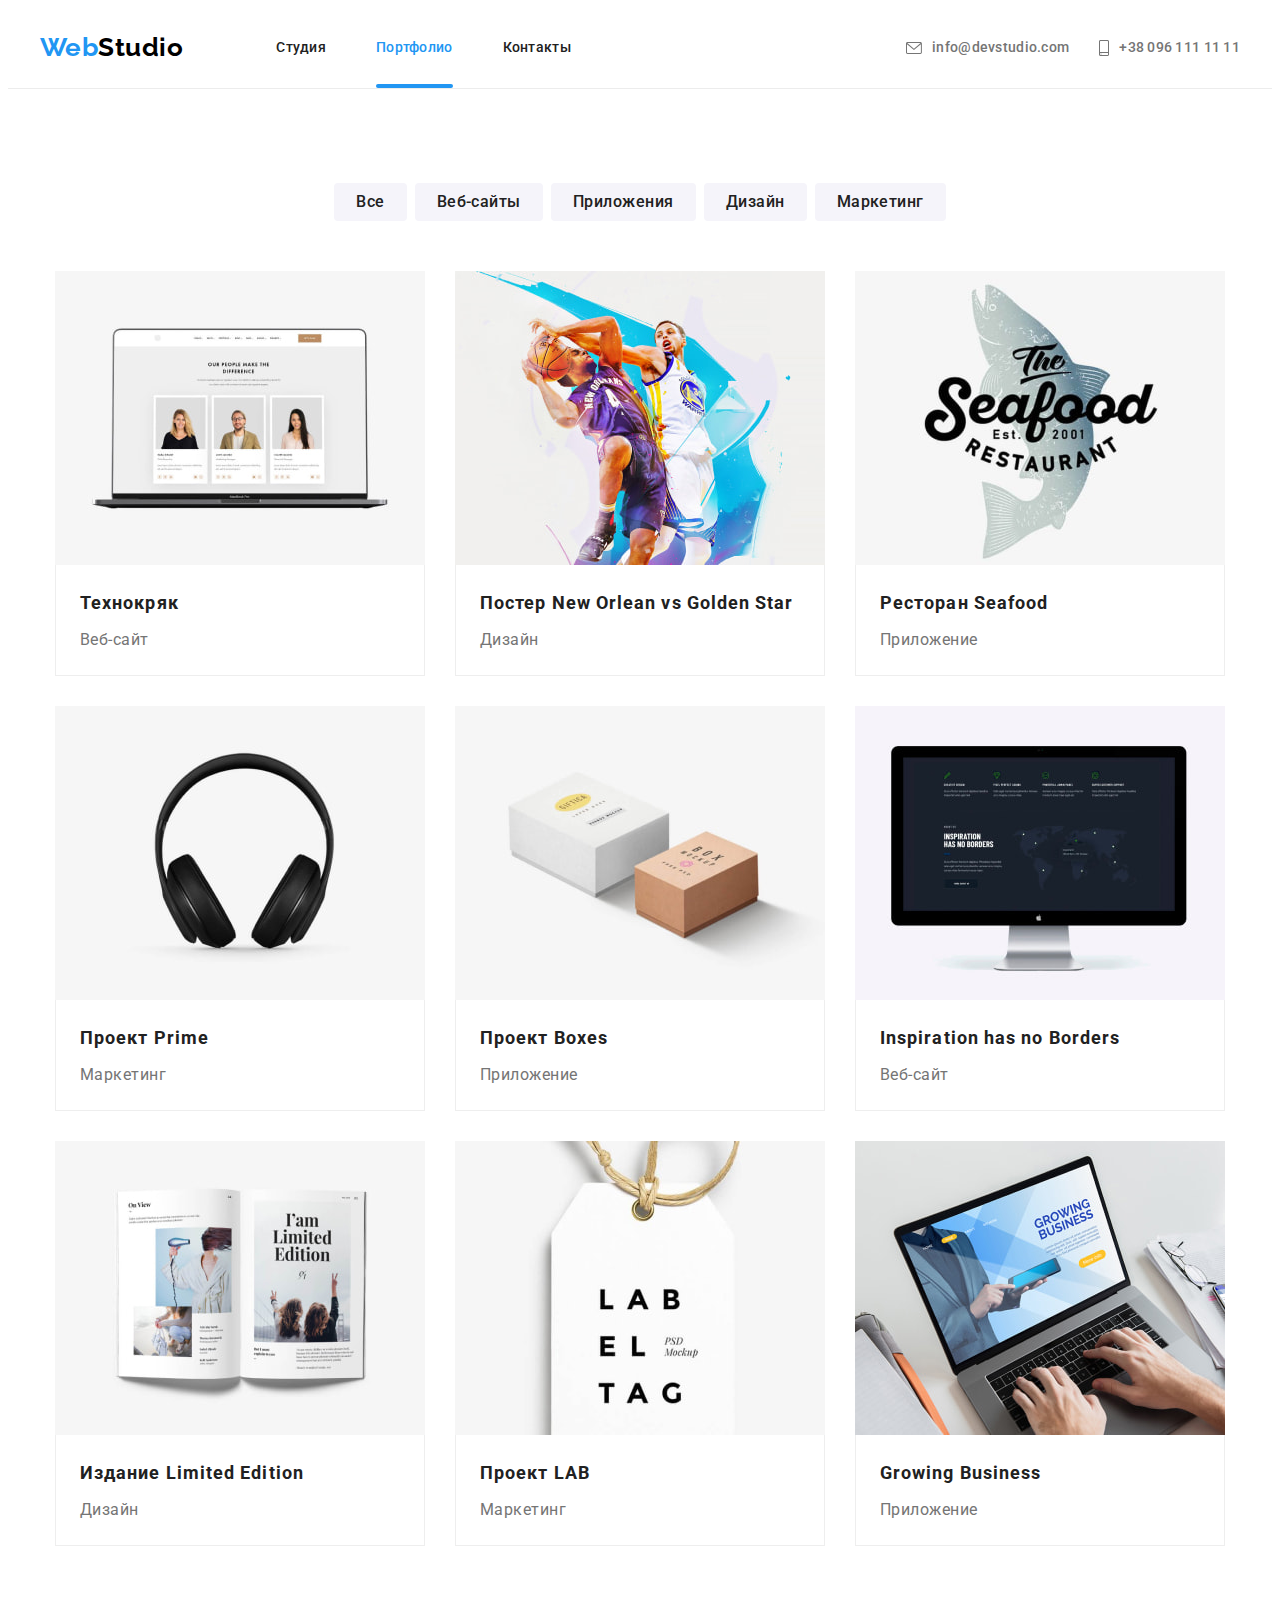
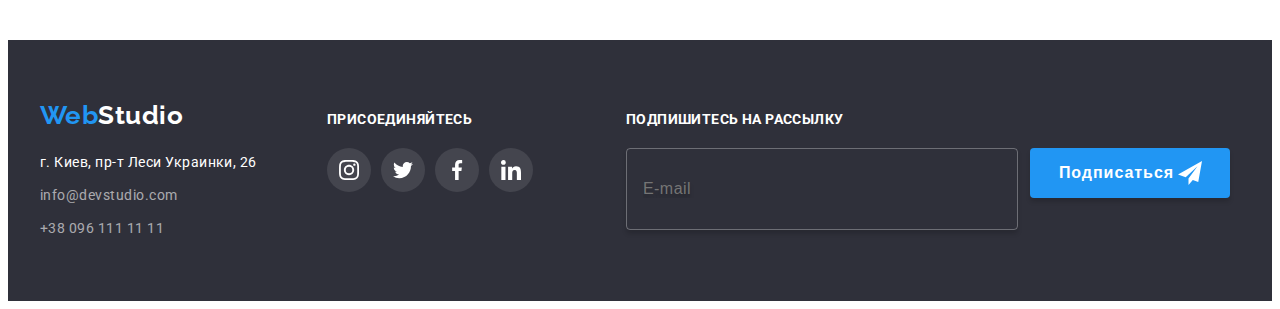
==== commit fa95b5b5: "Complete" ====
--- a/portfolio.html
+++ b/portfolio.html
@@ -21,7 +21,7 @@
       referrerpolicy="no-referrer"
     />
     <!--  Custom styles -->
-    <link rel="stylesheet" href="./css/styles.css" />
+    <link rel="stylesheet" href="./css/main.min.css" />
   </head>
   <body>
     <!-- Header -->
@@ -73,216 +73,217 @@
     <!-- Unique page content -->
     <main>
       <!-- Our projects section -->
-      <!-- Button -->
+
+      <!-- btn-filter -->
       <section class="portfolio">
         <div class="container">
           <h1 class="visually-hidden" hidden>Наши проекты</h1>
-          <ul class="btn-filter-list list">
-            <li class="btn-filter-list__item">
-              <button class="btn-filter-list__description" type="button">Все</button>
-            </li>
-            <li class="btn-filter-list__item">
-              <button class="btn-filter-list__description" type="button">Веб-сайты</button>
-            </li>
-            <li class="btn-filter-list__item">
-              <button class="btn-filter-list__description" type="button">Приложения</button>
-            </li>
-            <li class="btn-filter-list__item">
-              <button class="btn-filter-list__description" type="button">Дизайн</button>
-            </li>
-            <li class="btn-filter-list__item">
-              <button class="btn-filter-list__description" type="button">Маркетинг</button>
+          <ul class="btn-filter list">
+            <li class="btn-filter__item">
+              <button class="btn-filter__description" type="button">Все</button>
+            </li>
+            <li class="btn-filter__item">
+              <button class="btn-filter__description" type="button">Веб-сайты</button>
+            </li>
+            <li class="btn-filter__item">
+              <button class="btn-filter__description" type="button">Приложения</button>
+            </li>
+            <li class="btn-filter__item">
+              <button class="btn-filter__description" type="button">Дизайн</button>
+            </li>
+            <li class="btn-filter__item">
+              <button class="btn-filter__description" type="button">Маркетинг</button>
             </li>
           </ul>
 
-          <!-- Gallery -->
-          <ul class="gallery-list list">
-            <li class="gallery-list__item">
-              <a class="gallery-list__link link" href="#">
-                <div class="gallery-img-box">
+          <!-- projects list -->
+          <ul class="projects-list list">
+            <li class="projects-list__item">
+              <a class="projects-list__link link" href="#">
+                <div class="projects-list__img-box">
                   <img
                     src="./images/our-projects-section/projects-1.jpg"
                     alt="Интерфейс сайта"
                     width="370"
                     height="294"
                   />
-                  <p class="gallery-list__description">
-                    Ресурс предлагает комплексные предложения с разным уровнем функционала и
-                    сервисов. Все это позволит посетителю получить исчерпывающие сведения о компании
-                    или частном лице.
-                  </p>
-                </div>
-                <div class="gallery-group">
-                  <h2 class="gallery-list__title">Технокряк</h2>
-                  <p class="gallery-text">Веб-сайт</p>
-                </div>
-              </a>
-            </li>
-            <li class="gallery-list__item">
-              <a class="gallery-list__link link" href="#">
-                <div class="gallery-img-box">
+                  <p class="projects-list__description">
+                    Ресурс предлагает комплексные предложения с разным уровнем функционала и
+                    сервисов. Все это позволит посетителю получить исчерпывающие сведения о компании
+                    или частном лице.
+                  </p>
+                </div>
+                <div class="projects-list__text-box">
+                  <h2 class="projects-list__title">Технокряк</h2>
+                  <p class="projects-list__text">Веб-сайт</p>
+                </div>
+              </a>
+            </li>
+            <li class="projects-list__item">
+              <a class="projects-list__link link" href="#">
+                <div class="projects-list__img-box">
                   <img
                     src="./images/our-projects-section/projects-2.jpg"
                     alt="Баскетболисты"
                     width="370"
                     height="294"
                   />
-                  <p class="gallery-list__description">
-                    Ресурс предлагает комплексные предложения с разным уровнем функционала и
-                    сервисов. Все это позволит посетителю получить исчерпывающие сведения о компании
-                    или частном лице.
-                  </p>
-                </div>
-                <div class="gallery-group">
-                  <h2 class="gallery-list__title">Постер New Orlean vs Golden Star</h2>
-                  <p class="gallery-text">Дизайн</p>
-                </div>
-              </a>
-            </li>
-            <li class="gallery-list__item">
-              <a class="gallery-list__link link" href="#">
-                <div class="gallery-img-box">
+                  <p class="projects-list__description">
+                    Ресурс предлагает комплексные предложения с разным уровнем функционала и
+                    сервисов. Все это позволит посетителю получить исчерпывающие сведения о компании
+                    или частном лице.
+                  </p>
+                </div>
+                <div class="projects-list__text-box">
+                  <h2 class="projects-list__title">Постер New Orlean vs Golden Star</h2>
+                  <p class="projects-list__text">Дизайн</p>
+                </div>
+              </a>
+            </li>
+            <li class="projects-list__item">
+              <a class="projects-list__link link" href="#">
+                <div class="projects-list__img-box">
                   <img
                     src="./images/our-projects-section/projects-3.jpg"
                     alt="Интерфейс приложения"
                     width="370"
                     height="294"
                   />
-                  <p class="gallery-list__description">
-                    Ресурс предлагает комплексные предложения с разным уровнем функционала и
-                    сервисов. Все это позволит посетителю получить исчерпывающие сведения о компании
-                    или частном лице.
-                  </p>
-                </div>
-                <div class="gallery-group">
-                  <h2 class="gallery-list__title">Ресторан Seafood</h2>
-                  <p class="gallery-text">Приложение</p>
-                </div>
-              </a>
-            </li>
-            <li class="gallery-list__item">
-              <a class="gallery-list__link link" href="#">
-                <div class="gallery-img-box">
+                  <p class="projects-list__description">
+                    Ресурс предлагает комплексные предложения с разным уровнем функционала и
+                    сервисов. Все это позволит посетителю получить исчерпывающие сведения о компании
+                    или частном лице.
+                  </p>
+                </div>
+                <div class="projects-list__text-box">
+                  <h2 class="projects-list__title">Ресторан Seafood</h2>
+                  <p class="projects-list__text">Приложение</p>
+                </div>
+              </a>
+            </li>
+            <li class="projects-list__item">
+              <a class="projects-list__link link" href="#">
+                <div class="projects-list__img-box">
                   <img
                     src="./images/our-projects-section/projects-4.jpg"
                     alt="Наушники"
                     width="370"
                     height="294"
                   />
-                  <p class="gallery-list__description">
-                    Ресурс предлагает комплексные предложения с разным уровнем функционала и
-                    сервисов. Все это позволит посетителю получить исчерпывающие сведения о компании
-                    или частном лице.
-                  </p>
-                </div>
-                <div class="gallery-group">
-                  <h2 class="gallery-list__title">Проект Prime</h2>
-                  <p class="gallery-text">Маркетинг</p>
-                </div>
-              </a>
-            </li>
-            <li class="gallery-list__item">
-              <a class="gallery-list__link link" href="#">
-                <div class="gallery-img-box">
+                  <p class="projects-list__description">
+                    Ресурс предлагает комплексные предложения с разным уровнем функционала и
+                    сервисов. Все это позволит посетителю получить исчерпывающие сведения о компании
+                    или частном лице.
+                  </p>
+                </div>
+                <div class="projects-list__text-box">
+                  <h2 class="projects-list__title">Проект Prime</h2>
+                  <p class="projects-list__text">Маркетинг</p>
+                </div>
+              </a>
+            </li>
+            <li class="projects-list__item">
+              <a class="projects-list__link link" href="#">
+                <div class="projects-list__img-box">
                   <img
                     src="./images/our-projects-section/projects-5.jpg"
                     alt="Коробки"
                     width="370"
                     height="294"
                   />
-                  <p class="gallery-list__description">
-                    Ресурс предлагает комплексные предложения с разным уровнем функционала и
-                    сервисов. Все это позволит посетителю получить исчерпывающие сведения о компании
-                    или частном лице.
-                  </p>
-                </div>
-                <div class="gallery-group">
-                  <h2 class="gallery-list__title">Проект Boxes</h2>
-                  <p class="gallery-text">Приложение</p>
-                </div>
-              </a>
-            </li>
-            <li class="gallery-list__item">
-              <a class="gallery-list__link link" href="#">
-                <div class="gallery-img-box">
+                  <p class="projects-list__description">
+                    Ресурс предлагает комплексные предложения с разным уровнем функционала и
+                    сервисов. Все это позволит посетителю получить исчерпывающие сведения о компании
+                    или частном лице.
+                  </p>
+                </div>
+                <div class="projects-list__text-box">
+                  <h2 class="projects-list__title">Проект Boxes</h2>
+                  <p class="projects-list__text">Приложение</p>
+                </div>
+              </a>
+            </li>
+            <li class="projects-list__item">
+              <a class="projects-list__link link" href="#">
+                <div class="projects-list__img-box">
                   <img
                     src="./images/our-projects-section/projects-6.jpg"
                     alt="Интерфейс сайта"
                     width="370"
                     height="294"
                   />
-                  <p class="gallery-list__description">
-                    Ресурс предлагает комплексные предложения с разным уровнем функционала и
-                    сервисов. Все это позволит посетителю получить исчерпывающие сведения о компании
-                    или частном лице.
-                  </p>
-                </div>
-                <div class="gallery-group">
-                  <h2 class="gallery-list__title">Inspiration has no Borders</h2>
-                  <p class="gallery-text">Веб-сайт</p>
-                </div>
-              </a>
-            </li>
-            <li class="gallery-list__item">
-              <a class="gallery-list__link link" href="#">
-                <div class="gallery-img-box">
+                  <p class="projects-list__description">
+                    Ресурс предлагает комплексные предложения с разным уровнем функционала и
+                    сервисов. Все это позволит посетителю получить исчерпывающие сведения о компании
+                    или частном лице.
+                  </p>
+                </div>
+                <div class="projects-list__text-box">
+                  <h2 class="projects-list__title">Inspiration has no Borders</h2>
+                  <p class="projects-list__text">Веб-сайт</p>
+                </div>
+              </a>
+            </li>
+            <li class="projects-list__item">
+              <a class="projects-list__link link" href="#">
+                <div class="projects-list__img-box">
                   <img
                     src="./images/our-projects-section/projects-7.jpg"
                     alt="Журнал"
                     width="370"
                     height="294"
                   />
-                  <p class="gallery-list__description">
-                    Ресурс предлагает комплексные предложения с разным уровнем функционала и
-                    сервисов. Все это позволит посетителю получить исчерпывающие сведения о компании
-                    или частном лице.
-                  </p>
-                </div>
-                <div class="gallery-group">
-                  <h2 class="gallery-list__title">Издание Limited Edition</h2>
-                  <p class="gallery-text">Дизайн</p>
-                </div>
-              </a>
-            </li>
-            <li class="gallery-list__item">
-              <a class="gallery-list__link link" href="#">
-                <div class="gallery-img-box">
+                  <p class="projects-list__description">
+                    Ресурс предлагает комплексные предложения с разным уровнем функционала и
+                    сервисов. Все это позволит посетителю получить исчерпывающие сведения о компании
+                    или частном лице.
+                  </p>
+                </div>
+                <div class="projects-list__text-box">
+                  <h2 class="projects-list__title">Издание Limited Edition</h2>
+                  <p class="projects-list__text">Дизайн</p>
+                </div>
+              </a>
+            </li>
+            <li class="projects-list__item">
+              <a class="projects-list__link link" href="#">
+                <div class="projects-list__img-box">
                   <img
                     src="./images/our-projects-section/projects-8.jpg"
                     alt="Бирка"
                     width="370"
                     height="294"
                   />
-                  <p class="gallery-list__description">
-                    Ресурс предлагает комплексные предложения с разным уровнем функционала и
-                    сервисов. Все это позволит посетителю получить исчерпывающие сведения о компании
-                    или частном лице.
-                  </p>
-                </div>
-                <div class="gallery-group">
-                  <h2 class="gallery-list__title">Проект LAB</h2>
-                  <p class="gallery-text">Маркетинг</p>
-                </div>
-              </a>
-            </li>
-            <li class="gallery-list__item">
-              <a class="gallery-list__link link" href="#">
-                <div class="gallery-img-box">
+                  <p class="projects-list__description">
+                    Ресурс предлагает комплексные предложения с разным уровнем функционала и
+                    сервисов. Все это позволит посетителю получить исчерпывающие сведения о компании
+                    или частном лице.
+                  </p>
+                </div>
+                <div class="projects-list__text-box">
+                  <h2 class="projects-list__title">Проект LAB</h2>
+                  <p class="projects-list__text">Маркетинг</p>
+                </div>
+              </a>
+            </li>
+            <li class="projects-list__item">
+              <a class="projects-list__link link" href="#">
+                <div class="projects-list__img-box">
                   <img
                     src="./images/our-projects-section/projects-9.jpg"
                     alt="Ноутбук"
                     width="370"
                     height="294"
                   />
-                  <p class="gallery-list__description">
-                    Ресурс предлагает комплексные предложения с разным уровнем функционала и
-                    сервисов. Все это позволит посетителю получить исчерпывающие сведения о компании
-                    или частном лице.
-                  </p>
-                </div>
-                <div class="gallery-group">
-                  <h2 class="gallery-list__title">Growing Business</h2>
-                  <p class="gallery-text">Приложение</p>
+                  <p class="projects-list__description">
+                    Ресурс предлагает комплексные предложения с разным уровнем функционала и
+                    сервисов. Все это позволит посетителю получить исчерпывающие сведения о компании
+                    или частном лице.
+                  </p>
+                </div>
+                <div class="projects-list__text-box">
+                  <h2 class="projects-list__title">Growing Business</h2>
+                  <p class="projects-list__text">Приложение</p>
                 </div>
               </a>
             </li>
@@ -304,31 +305,31 @@
           </address>
         </div>
         <div class="join-box">
-          <h3 class="footer-title">Присоединяйтесь</h3>
+          <h3 class="footer__title">Присоединяйтесь</h3>
           <ul class="join-list list">
             <li class="join-list__item">
-              <a class="join-list__link link" href="#">
+              <a class="social-link social-link--mode-dark link" href="#">
                 <svg class="join-list__icon" width="20px" height="20px">
                   <use href="./images/icons.svg#icon-instagram"></use>
                 </svg>
               </a>
             </li>
             <li class="join-list__item">
-              <a class="join-list__link link" href="#">
+              <a class="social-link social-link--mode-dark link" href="#">
                 <svg class="join-list__icon" width="20px" height="20px">
                   <use href="./images/icons.svg#icon-twitter"></use>
                 </svg>
               </a>
             </li>
             <li class="join-list__item">
-              <a class="join-list__link link" href="#">
+              <a class="social-link social-link--mode-dark link" href="#">
                 <svg class="join-list__icon" width="20px" height="20px">
                   <use href="./images/icons.svg#icon-facebook"></use>
                 </svg>
               </a>
             </li>
             <li class="join-list__item">
-              <a class="join-list__link link" href="#">
+              <a class="social-link social-link--mode-dark link" href="#">
                 <svg class="join-list__icon" width="20px" height="20px">
                   <use href="./images/icons.svg#icon-linkedin"></use>
                 </svg>
@@ -337,7 +338,7 @@
           </ul>
         </div>
         <div class="subscribe-box">
-          <b class="footer-title">Подпишитесь на рассылку</b>
+          <b class="footer__title">Подпишитесь на рассылку</b>
           <form class="subscribe-form">
             <label class="subscribe-form__label" for="user-email">
               <input
--- a/css/main.min.css
+++ b/css/main.min.css
@@ -0,0 +1,2 @@
+:root{--main-font: 'Roboto', sans-serif;--secondary-font: 'Raleway', sans-serif;--accent-cl: #2196f3;--main-txt-cl: #757575;--secondary-txt-cl: #212121;--third-txt-cl: #ffffff;--hero-btn: #188ce8;--main-bg-cl: #ffffff;--secondary-bg-cl: #f5f4fa;--third-bg-cl: #2f303a;--header-border-cl: #ececec;--header-border-cl-currenn: #000000;--projects-list-border-cl: #eeeeee;--main-icon-cl: #afb1b8;--backdrop: rgba(0, 0, 0, 0.2);--modal-btn-bg: rgba(0, 0, 0, 0.1)}.visually-hidden{position:absolute;width:1px;height:1px;margin:-1px;padding:0;overflow:hidden;white-space:nowrap;border:0;clip:rect(0 0 0 0);-webkit-clip-path:inset(50%);clip-path:inset(50%)}body{color:var(--main-txt-cl);font-size:16px;font-family:var(--main-font),sans-serif;letter-spacing:0.03em}.section-title{color:var(--secondary-txt-cl);font-weight:700;font-size:36px;line-height:1.17;text-align:center}h1,h2,h3,h4,h5,h6,p{margin:0}ul,ol{margin:0;padding:0}img{display:block;max-width:100%;height:auto}.link{text-decoration:none}.list{list-style:none}.container{width:1200px;margin-right:auto;margin-left:auto;padding-right:15px;padding-left:15px}.is-hidden{opacity:0;pointer-events:none}.btn{width:200px;height:50px;color:var(--third-txt-cl);font-weight:700;font-size:16px;line-height:1.9;letter-spacing:0.06em;background:var(--accent-cl);border:none;border-radius:4px;-webkit-box-shadow:0px 4px 4px rgba(0,0,0,0.15);box-shadow:0px 4px 4px rgba(0,0,0,0.15);-webkit-transition-timing-function:cubic-bezier(0.4, 0, 0.2, 1);transition-timing-function:cubic-bezier(0.4, 0, 0.2, 1);-webkit-transition-duration:250ms;transition-duration:250ms;-webkit-transition-property:color, background-color;transition-property:color, background-color}.btn:hover,.btn:focus{color:var(--main-bg-cl);background-color:var(--hero-btn)}.social-link{display:-webkit-box;display:-ms-flexbox;display:flex;-webkit-box-align:center;-ms-flex-align:center;align-items:center;-webkit-box-pack:center;-ms-flex-pack:center;justify-content:center;width:44px;height:44px;border-radius:50%;-webkit-transition-timing-function:cubic-bezier(0.4, 0, 0.2, 1);transition-timing-function:cubic-bezier(0.4, 0, 0.2, 1);-webkit-transition-duration:250ms;transition-duration:250ms;-webkit-transition-property:background-color, fill;transition-property:background-color, fill}.social-link--mode-light{fill:var(--main-icon-cl);background-color:var(--main-bg-cl)}.social-link--mode-dark{fill:var(--main-bg-cl);background:rgba(255,255,255,0.1)}.social-link:hover,.social-link:focus{background-color:var(--accent-cl);fill:var(--main-bg-cl)}.logo{color:var(--accent-cl);font-weight:700;font-size:26px;font-family:var(--secondary-font);line-height:1.2}.logo__text--mode-dark{color:#000000}.logo__text--mode-light{color:#ffffff}.nav__list{display:-webkit-box;display:-ms-flexbox;display:flex;-webkit-box-align:center;-ms-flex-align:center;align-items:center}.nav__item{margin-right:50px}.nav__item:last-child{margin-right:0}.nav__link{position:relative;display:block;padding-top:32px;padding-bottom:32px;font-weight:500;font-size:14px;line-height:1.14;letter-spacing:0.02em;color:var(--secondary-txt-cl);-webkit-transition-timing-function:cubic-bezier(0.4, 0, 0.2, 1);transition-timing-function:cubic-bezier(0.4, 0, 0.2, 1);-webkit-transition-duration:250ms;transition-duration:250ms;-webkit-transition-property:color;transition-property:color}.nav__link:hover,.nav__link:focus{color:var(--accent-cl)}.nav__link--current{color:var(--accent-cl)}.nav__link--current::after{position:absolute;bottom:0;left:0;display:block;width:100%;height:4px;background:var(--accent-cl);border-radius:2px;content:''}.backdrop{position:fixed;top:0;left:0;z-index:999;width:100%;height:100%;background-color:var(--backdrop);-webkit-transition:all 800ms ease 0ms;transition:all 800ms ease 0ms}.modal-wrapper{position:absolute;top:50%;left:50%;width:528px;padding:40px;background-color:var(--main-bg-cl);-webkit-transform:translate(-50%, -50%);transform:translate(-50%, -50%)}.modal-btn{position:absolute;top:8px;right:8px;display:-webkit-box;display:-ms-flexbox;display:flex;-webkit-box-align:center;-ms-flex-align:center;align-items:center;width:30px;height:30px;background:var(--main-bg-cl);border:1px solid var(--modal-btn-bg);border-radius:50%}.modal-btn:hover .modal-btn__icon,.modal-btn:focus .modal-btn__icon{fill:var(--accent-cl)}.modal-btn__icon{-webkit-transition-timing-function:cubic-bezier(0.4, 0, 0.2, 1);transition-timing-function:cubic-bezier(0.4, 0, 0.2, 1);-webkit-transition-duration:250ms;transition-duration:250ms;-webkit-transition-property:fill;transition-property:fill;fill:var(--header-border-cl-currenn)}.modal-title{display:block;margin-bottom:12px;color:var(--secondary-txt-cl);font-weight:700;font-size:20px;line-height:1.15;letter-spacing:0.03em;text-align:center}.modal-form__group{position:relative;display:block;margin-bottom:12px}.modal-form__label{display:inline-block;width:100%;margin-bottom:4px;color:var(--main-txt-cl);font-weight:400;font-size:12px;line-height:1.17;letter-spacing:0.01em;text-align:start}.modal-form__input{width:100%;padding:11px 12px 11px 43px;border:1px solid rgba(33,33,33,0.2);border-radius:4px;outline:transparent;-webkit-transition-timing-function:cubic-bezier(0.4, 0, 0.2, 1);transition-timing-function:cubic-bezier(0.4, 0, 0.2, 1);-webkit-transition-duration:250ms;transition-duration:250ms;-webkit-transition-property:border-color, fill;transition-property:border-color, fill}.modal-form__input:focus,.modal-form__input:focus+.modal-form__icon,.modal-form__input:hover,.modal-form__input:hover+.modal-form__icon{border-color:var(--accent-cl);fill:var(--accent-cl)}.modal-form__icon{position:absolute;bottom:12px;left:10px;-webkit-transition-timing-function:cubic-bezier(0.4, 0, 0.2, 1);transition-timing-function:cubic-bezier(0.4, 0, 0.2, 1);-webkit-transition-duration:250ms;transition-duration:250ms;-webkit-transition-property:fill;transition-property:fill;fill:var(--secondary-txt-cl)}.modal-form__textarea{padding:12px 16px;font-weight:400;font-size:14px;line-height:1.14;letter-spacing:0.01em;color:rgba(117,117,117,0.5);resize:none}.modal-form__policy-group{display:-webkit-box;display:-ms-flexbox;display:flex;-webkit-box-align:center;-ms-flex-align:center;align-items:center;-webkit-box-pack:center;-ms-flex-pack:center;justify-content:center;margin-bottom:30px}.modal-form__checkbox:checked+.modal-form__custom-checkbox .modal-form__icon-check{opacity:1}.modal-form__custom-checkbox{display:-webkit-box;display:-ms-flexbox;display:flex;-webkit-box-align:center;-ms-flex-align:center;align-items:center;-webkit-box-pack:center;-ms-flex-pack:center;justify-content:center;width:16px;height:15px;margin-right:9px;border-radius:4px;border:2px solid var(--secondary-txt-cl);-webkit-box-shadow:0px 4px 4px rgba(0,0,0,0.25);box-shadow:0px 4px 4px rgba(0,0,0,0.25);cursor:pointer;-webkit-transition-timing-function:cubic-bezier(0.4, 0, 0.2, 1);transition-timing-function:cubic-bezier(0.4, 0, 0.2, 1);-webkit-transition-duration:250ms;transition-duration:250ms;-webkit-transition-property:background-color, outline;transition-property:background-color, outline}.modal-form__checkbox:checked+.modal-form__custom-checkbox{background-color:var(--accent-cl);border:2px solid var(--accent-cl)}.modal-form__checkbox:hover+.modal-form__custom-checkbox,.modal-form__checkbox:focus+.modal-form__custom-checkbox{border:2px solid var(--accent-cl)}.modal-form__icon-check{opacity:0;-webkit-transition-timing-function:cubic-bezier(0.4, 0, 0.2, 1);transition-timing-function:cubic-bezier(0.4, 0, 0.2, 1);-webkit-transition-duration:250ms;transition-duration:250ms;-webkit-transition-property:fill;transition-property:fill;fill:var(--main-bg-cl)}.modal-form__agreement-text{color:var(--main-txt-cl);font-weight:400;font-size:14px;line-height:1.71px;letter-spacing:0.03em}.modal-form__agreement-link{-webkit-text-decoration-line:underline;text-decoration-line:underline;color:var(--accent-cl)}.btn-filter{display:-webkit-box;display:-ms-flexbox;display:flex;-webkit-box-align:center;-ms-flex-align:center;align-items:center;-webkit-box-pack:center;-ms-flex-pack:center;justify-content:center;margin-bottom:50px}.btn-filter__item{margin-right:8px}.btn-filter__item:last-child{margin-right:0}.btn-filter__description{padding:6px 22px;color:var(--secondary-txt-cl);font-weight:500;font-size:16px;font-family:inherit;font-style:normal;line-height:1.62;letter-spacing:0.03em;text-align:center;background-color:var(--secondary-bg-cl);border:none;border-radius:4px;-webkit-transition-timing-function:cubic-bezier(0.4, 0, 0.2, 1);transition-timing-function:cubic-bezier(0.4, 0, 0.2, 1);-webkit-transition-duration:250ms;transition-duration:250ms;-webkit-transition-property:color, background-color, -webkit-box-shadow;transition-property:color, background-color, -webkit-box-shadow;transition-property:color, background-color, box-shadow;transition-property:color, background-color, box-shadow, -webkit-box-shadow}.btn-filter__description:hover,.btn-filter__description:focus{color:var(--third-txt-cl);background-color:var(--accent-cl);-webkit-box-shadow:0px 4px 4px rgba(0,0,0,0.25);box-shadow:0px 4px 4px rgba(0,0,0,0.25)}.header{background-color:var(--main-bg-cl);border-bottom:1px solid var(--header-border-cl)}.header__container{display:-webkit-box;display:-ms-flexbox;display:flex;-webkit-box-align:center;-ms-flex-align:center;align-items:center}.header__logo{margin-right:93px}.header__contacts{display:-webkit-box;display:-ms-flexbox;display:flex;-webkit-box-align:center;-ms-flex-align:center;align-items:center;margin-left:auto}.header__contacts-list{display:-webkit-box;display:-ms-flexbox;display:flex;-webkit-box-align:center;-ms-flex-align:center;align-items:center}.header__contacts-item{margin-right:30px}.header__contacts-item:last-child{margin-right:0}.header__contacts-link{display:-webkit-box;display:-ms-flexbox;display:flex;-webkit-box-align:center;-ms-flex-align:center;align-items:center;padding-top:32px;padding-bottom:32px;font-weight:500;font-size:14px;line-height:1.14;letter-spacing:0.02em;color:var(--main-txt-cl);-webkit-transition-timing-function:cubic-bezier(0.4, 0, 0.2, 1);transition-timing-function:cubic-bezier(0.4, 0, 0.2, 1);-webkit-transition-duration:250ms;transition-duration:250ms;-webkit-transition-property:color;transition-property:color}.header__contacts-link:hover,.header__contacts-link:focus{color:var(--accent-cl)}.header__contacts-icon{margin-right:10px;fill:currentColor}.hero{max-width:1600px;height:600px;margin-right:auto;margin-left:auto;padding-top:200px;padding-bottom:200px;text-align:center;background-image:-webkit-gradient(linear, left top, right top, from(rgba(47,48,58,0.4)), to(rgba(47,48,58,0.4))),url("../images/hero-section/hero-bg.jpg");background-image:linear-gradient(to right, rgba(47,48,58,0.4), rgba(47,48,58,0.4)),url("../images/hero-section/hero-bg.jpg");background-repeat:no-repeat;background-position:center}.hero__title{-webkit-box-align:center;-ms-flex-align:center;align-items:center;width:696px;margin-right:auto;margin-bottom:30px;margin-left:auto;color:var(--third-txt-cl);font-weight:900;font-size:44px;line-height:1.36;letter-spacing:0.06em;text-align:center;text-transform:uppercase}.features{padding-top:94px;padding-bottom:94px}.features__list{display:-webkit-box;display:-ms-flexbox;display:flex;-webkit-box-align:center;-ms-flex-align:center;align-items:center;margin-left:auto}.features__item{width:270px;margin-right:30px}.features__item:last-child{margin-right:0}.features__box{display:-webkit-box;display:-ms-flexbox;display:flex;-webkit-box-align:center;-ms-flex-align:center;align-items:center;-webkit-box-pack:center;-ms-flex-pack:center;justify-content:center;width:270px;height:120px;margin-bottom:30px;background-color:var(--secondary-bg-cl);border-radius:4px}.features__title{margin-bottom:10px;color:var(--secondary-txt-cl);font-weight:700;font-size:14px;line-height:16px;text-transform:uppercase}.features__text{color:var(--main-txt-cl);font-weight:400;font-size:14px;line-height:1.71}.services{padding-bottom:94px}.services__title{margin-bottom:50px}.services__container{display:-webkit-box;display:-ms-flexbox;display:flex;-webkit-box-align:center;-ms-flex-align:center;align-items:center;margin-left:auto}.services__list{display:-webkit-box;display:-ms-flexbox;display:flex;-webkit-box-align:center;-ms-flex-align:center;align-items:center}.services__item{position:relative;margin-right:30px}.services__item:last-child{margin-right:0}.services__description{position:absolute;bottom:0;left:0;z-index:1;display:block;width:100%;padding-top:27px;padding-bottom:27px;color:var(--third-txt-cl);font-weight:700;font-size:14px;line-height:1.14;letter-spacing:0.03em;text-align:center;text-transform:uppercase;background-image:-webkit-gradient(linear, left top, right top, from(rgba(47,48,58,0.8)), to(rgba(47,48,58,0.8)));background-image:linear-gradient(to right, rgba(47,48,58,0.8), rgba(47,48,58,0.8))}.team{padding-top:94px;padding-bottom:94px;background-color:var(--secondary-bg-cl)}.team__title{margin-bottom:50px}.team__list{display:-webkit-box;display:-ms-flexbox;display:flex;-webkit-box-align:center;-ms-flex-align:center;align-items:center}.team__item{margin-right:30px;background-color:var(--main-bg-cl);border-radius:0px 0px 4px 4px;-webkit-box-shadow:0px 1px 3px rgba(0,0,0,0.12),0px 1px 1px rgba(0,0,0,0.14),0px 2px 1px rgba(0,0,0,0.2);box-shadow:0px 1px 3px rgba(0,0,0,0.12),0px 1px 1px rgba(0,0,0,0.14),0px 2px 1px rgba(0,0,0,0.2)}.team__item:last-child{margin-right:0}.team__group{display:-webkit-box;display:-ms-flexbox;display:flex;-webkit-box-orient:vertical;-webkit-box-direction:normal;-ms-flex-direction:column;flex-direction:column;-webkit-box-align:center;-ms-flex-align:center;align-items:center;width:270px;padding-top:30px;padding-bottom:30px}.team__subtitle{margin-bottom:10px;color:var(--secondary-txt-cl);font-weight:500;font-size:16px;line-height:1.19;text-align:center}.team__text{margin-bottom:16px;color:var(--main-txt-cl);font-weight:400;font-size:16px;line-height:1.19;text-align:center}.team__social-list{display:-webkit-box;display:-ms-flexbox;display:flex}.team__social-item{display:-webkit-box;display:-ms-flexbox;display:flex;margin-right:10px}.team__social-item:last-child{margin-right:0}.clients{padding-top:94px;padding-bottom:94px}.clients__title{margin-bottom:50px}.clients__list{display:-webkit-box;display:-ms-flexbox;display:flex}.clients__item{display:-webkit-box;display:-ms-flexbox;display:flex;margin-right:30px}.clients__item:last-child{margin-right:0}.clients__link{display:-webkit-box;display:-ms-flexbox;display:flex;-webkit-box-align:center;-ms-flex-align:center;align-items:center;-webkit-box-pack:center;-ms-flex-pack:center;justify-content:center;width:170px;height:92px;border:solid 1px var(--main-icon-cl);border-radius:4px;-webkit-transition-timing-function:cubic-bezier(0.4, 0, 0.2, 1);transition-timing-function:cubic-bezier(0.4, 0, 0.2, 1);-webkit-transition-duration:250ms;transition-duration:250ms;-webkit-transition-property:border, fill;transition-property:border, fill;fill:var(--main-icon-cl)}.clients__link:hover,.clients__link:focus{border:solid 1px var(--accent-cl);fill:var(--accent-cl)}.footer{-webkit-box-sizing:border-box;box-sizing:border-box;padding-top:60px;padding-bottom:60px;background-color:var(--third-bg-cl)}.footer__title{display:-webkit-box;display:-ms-flexbox;display:flex;margin-bottom:20px;color:var(--third-txt-cl);font-weight:700;font-size:14px;line-height:1.14;letter-spacing:0.03em;text-transform:uppercase}.footer__container{display:-webkit-box;display:-ms-flexbox;display:flex;-webkit-box-align:baseline;-ms-flex-align:baseline;align-items:baseline;-webkit-box-pack:start;-ms-flex-pack:start;justify-content:flex-start}.footer__logo{margin-bottom:20px}.logo-box{display:-webkit-box;display:-ms-flexbox;display:flex;-webkit-box-orient:vertical;-webkit-box-direction:normal;-ms-flex-direction:column;flex-direction:column;margin-right:70px}.address{display:-webkit-box;display:-ms-flexbox;display:flex;-webkit-box-orient:vertical;-webkit-box-direction:normal;-ms-flex-direction:column;flex-direction:column;font-style:normal}.address__text{margin-bottom:9px;color:var(--main-bg-cl);font-weight:400;font-size:14px;line-height:1.71}.address__link{-ms-flex-wrap:wrap;flex-wrap:wrap;margin-bottom:9px;color:rgba(255,255,255,0.6);font-weight:400;font-size:14px;line-height:1.71;-webkit-transition-timing-function:cubic-bezier(0.4, 0, 0.2, 1);transition-timing-function:cubic-bezier(0.4, 0, 0.2, 1);-webkit-transition-duration:250ms;transition-duration:250ms;-webkit-transition-property:color;transition-property:color}.address__link:last-child{margin-bottom:0}.address__link:hover,.address__link:focus{color:var(--accent-cl)}.join-box{display:-webkit-box;display:-ms-flexbox;display:flex;-webkit-box-orient:vertical;-webkit-box-direction:normal;-ms-flex-direction:column;flex-direction:column;margin-right:93px}.join-list{display:-webkit-box;display:-ms-flexbox;display:flex}.join-list__item{display:-webkit-box;display:-ms-flexbox;display:flex;margin-right:10px}.join-list__item:last-child{margin-right:0}.subscribe-box{display:-webkit-box;display:-ms-flexbox;display:flex;-webkit-box-orient:vertical;-webkit-box-direction:normal;-ms-flex-direction:column;flex-direction:column}.subscribe-form{display:-webkit-box;display:-ms-flexbox;display:flex}.subscribe-form__input{width:358px;height:50px;margin-right:12px;padding:15px 16px;color:rgba(255,255,255,0.6);font-weight:400;font-size:16px;line-height:1.25;letter-spacing:0.03em;text-shadow:0px 4px 4px rgba(0,0,0,0.25);background-color:inherit;border:1px solid rgba(255,255,255,0.3);border-radius:4px;-webkit-box-shadow:0px 4px 4px rgba(0,0,0,0.15);box-shadow:0px 4px 4px rgba(0,0,0,0.15);-webkit-transition-timing-function:cubic-bezier(0.4, 0, 0.2, 1);transition-timing-function:cubic-bezier(0.4, 0, 0.2, 1);-webkit-transition-duration:250ms;transition-duration:250ms;ransition-property:border-color}.subscribe-form__input:hover,.subscribe-form__input:focus{border-color:var(--main-bg-cl)}.subscribe-form__btn{display:-webkit-box;display:-ms-flexbox;display:flex;-webkit-box-align:center;-ms-flex-align:center;align-items:center;-webkit-box-pack:justify;-ms-flex-pack:justify;justify-content:space-between;padding:10px 28px 10px 29px}.subscribe-form__icon{fill:currentColor}.portfolio{display:-webkit-box;display:-ms-flexbox;display:flex;-webkit-box-align:center;-ms-flex-align:center;align-items:center;-webkit-box-pack:center;-ms-flex-pack:center;justify-content:center;padding-top:94px;padding-bottom:94px}.projects-list{display:-webkit-box;display:-ms-flexbox;display:flex;-ms-flex-wrap:wrap;flex-wrap:wrap;-webkit-box-align:center;-ms-flex-align:center;align-items:center;-webkit-box-pack:center;-ms-flex-pack:center;justify-content:center}.projects-list__item{display:-webkit-box;display:-ms-flexbox;display:flex;margin-right:30px;margin-bottom:30px}.projects-list__item:nth-child(3n){margin-right:0}.projects-list__item:nth-last-child(-n+3){margin-bottom:0}.projects-list__link{width:370px;-webkit-transition-timing-function:cubic-bezier(0.4, 0, 0.2, 1);transition-timing-function:cubic-bezier(0.4, 0, 0.2, 1);-webkit-transition-duration:250ms;transition-duration:250ms;-webkit-transition-property:-webkit-box-shadow;transition-property:-webkit-box-shadow;transition-property:box-shadow;transition-property:box-shadow, -webkit-box-shadow}.projects-list__link:hover,.projects-list__link:focus{-webkit-box-shadow:0px 4px 4px rgba(0,0,0,0.25);box-shadow:0px 4px 4px rgba(0,0,0,0.25)}.projects-list__link:hover .projects-list__description,.projects-list__link:focus .projects-list__description{-webkit-transform:translateY(0);transform:translateY(0)}.projects-list__img-box{position:relative;overflow:hidden}.projects-list__description{position:absolute;top:0;left:0;display:block;width:100%;padding:63px 24px;color:var(--third-txt-cl);font-weight:400;font-size:18px;line-height:1.56;background-image:-webkit-gradient(linear, left top, right top, from(rgba(33,150,243,0.9)), to(rgba(33,150,243,0.9)));background-image:linear-gradient(to right, rgba(33,150,243,0.9), rgba(33,150,243,0.9));-webkit-transform:translateY(100%);transform:translateY(100%);-webkit-transition-timing-function:cubic-bezier(0.4, 0, 0.2, 1);transition-timing-function:cubic-bezier(0.4, 0, 0.2, 1);-webkit-transition-duration:250ms;transition-duration:250ms;-webkit-transition-property:-webkit-transform;transition-property:-webkit-transform;transition-property:transform;transition-property:transform, -webkit-transform}.projects-list__text-box{padding:20px 24px;border-right:1px solid var(--projects-list-border-cl);border-bottom:1px solid var(--projects-list-border-cl);border-left:1px solid var(--projects-list-border-cl)}.projects-list__title{margin-bottom:4px;color:var(--secondary-txt-cl);font-weight:700;font-size:18px;line-height:2;letter-spacing:0.06em}.projects-list__text{color:var(--main-txt-cl);font-weight:400;font-size:16px;line-height:1.88}
+/*# sourceMappingURL=main.min.css.map */